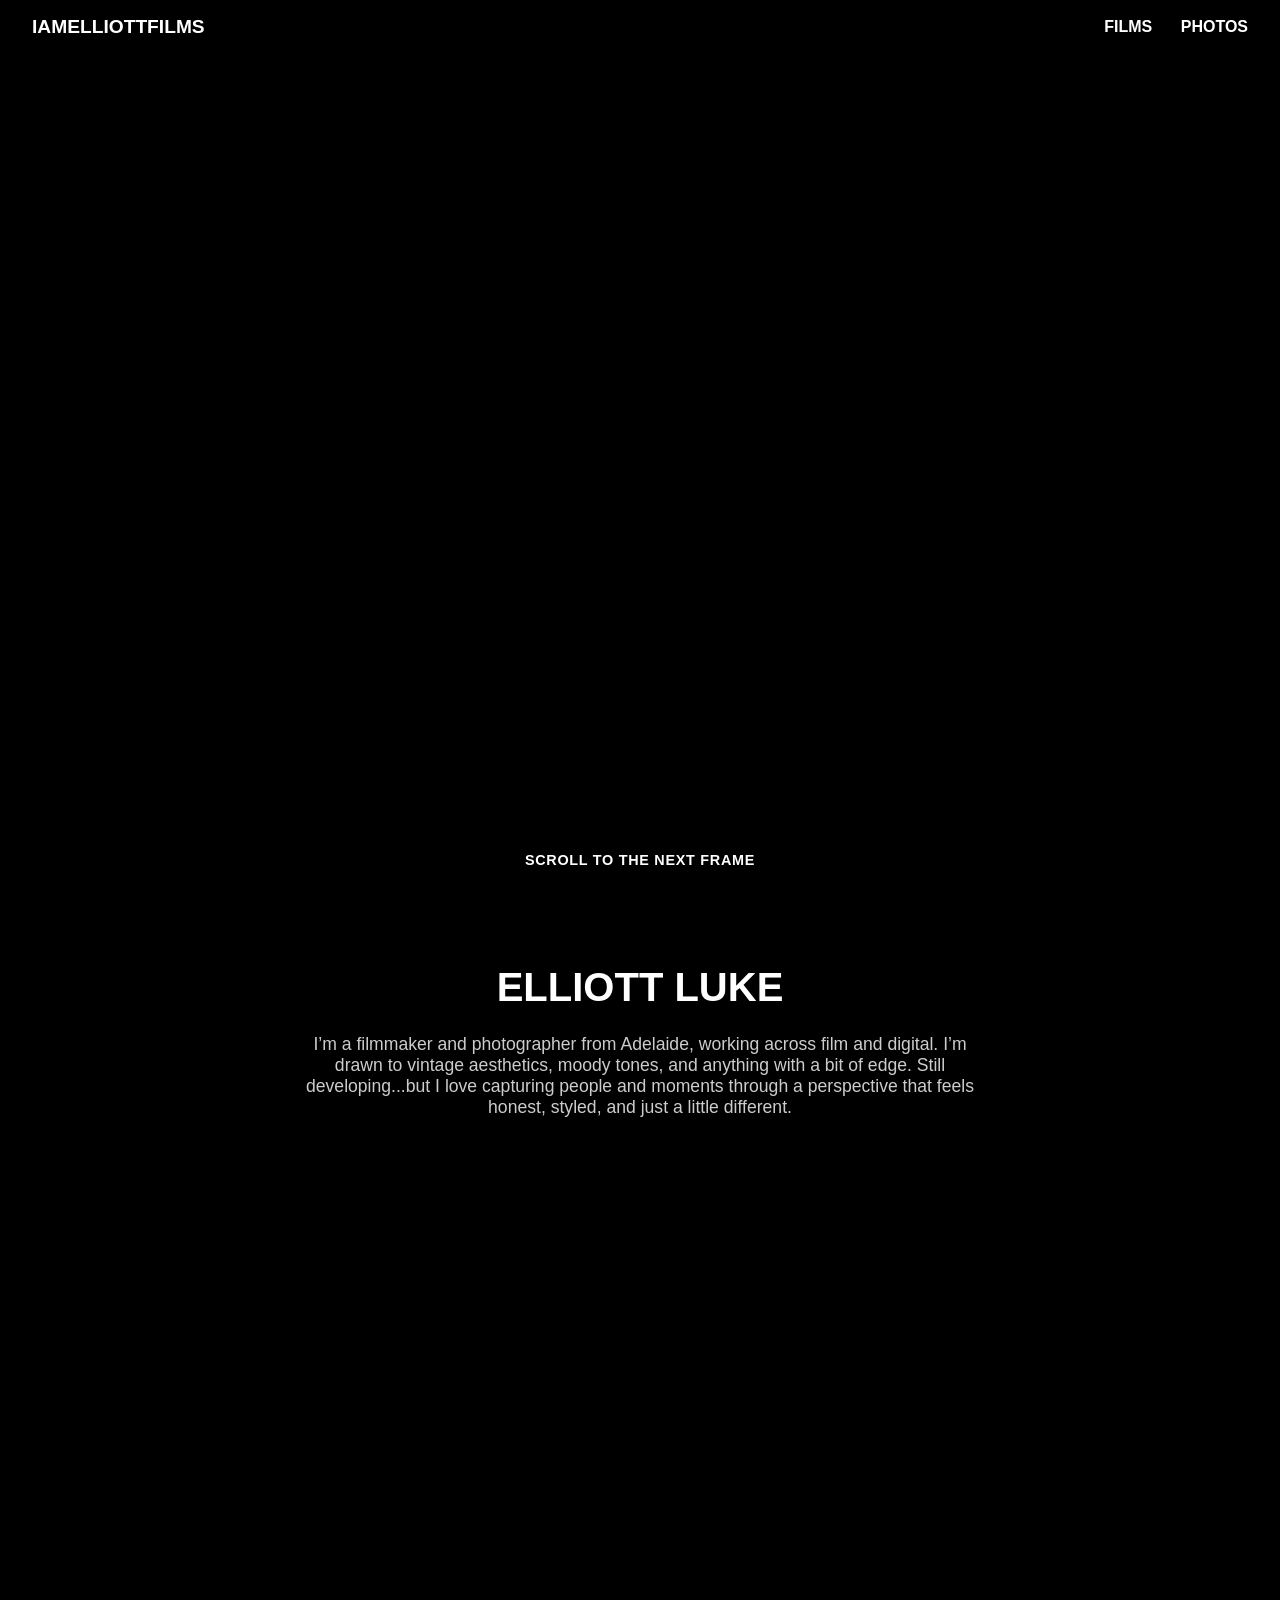
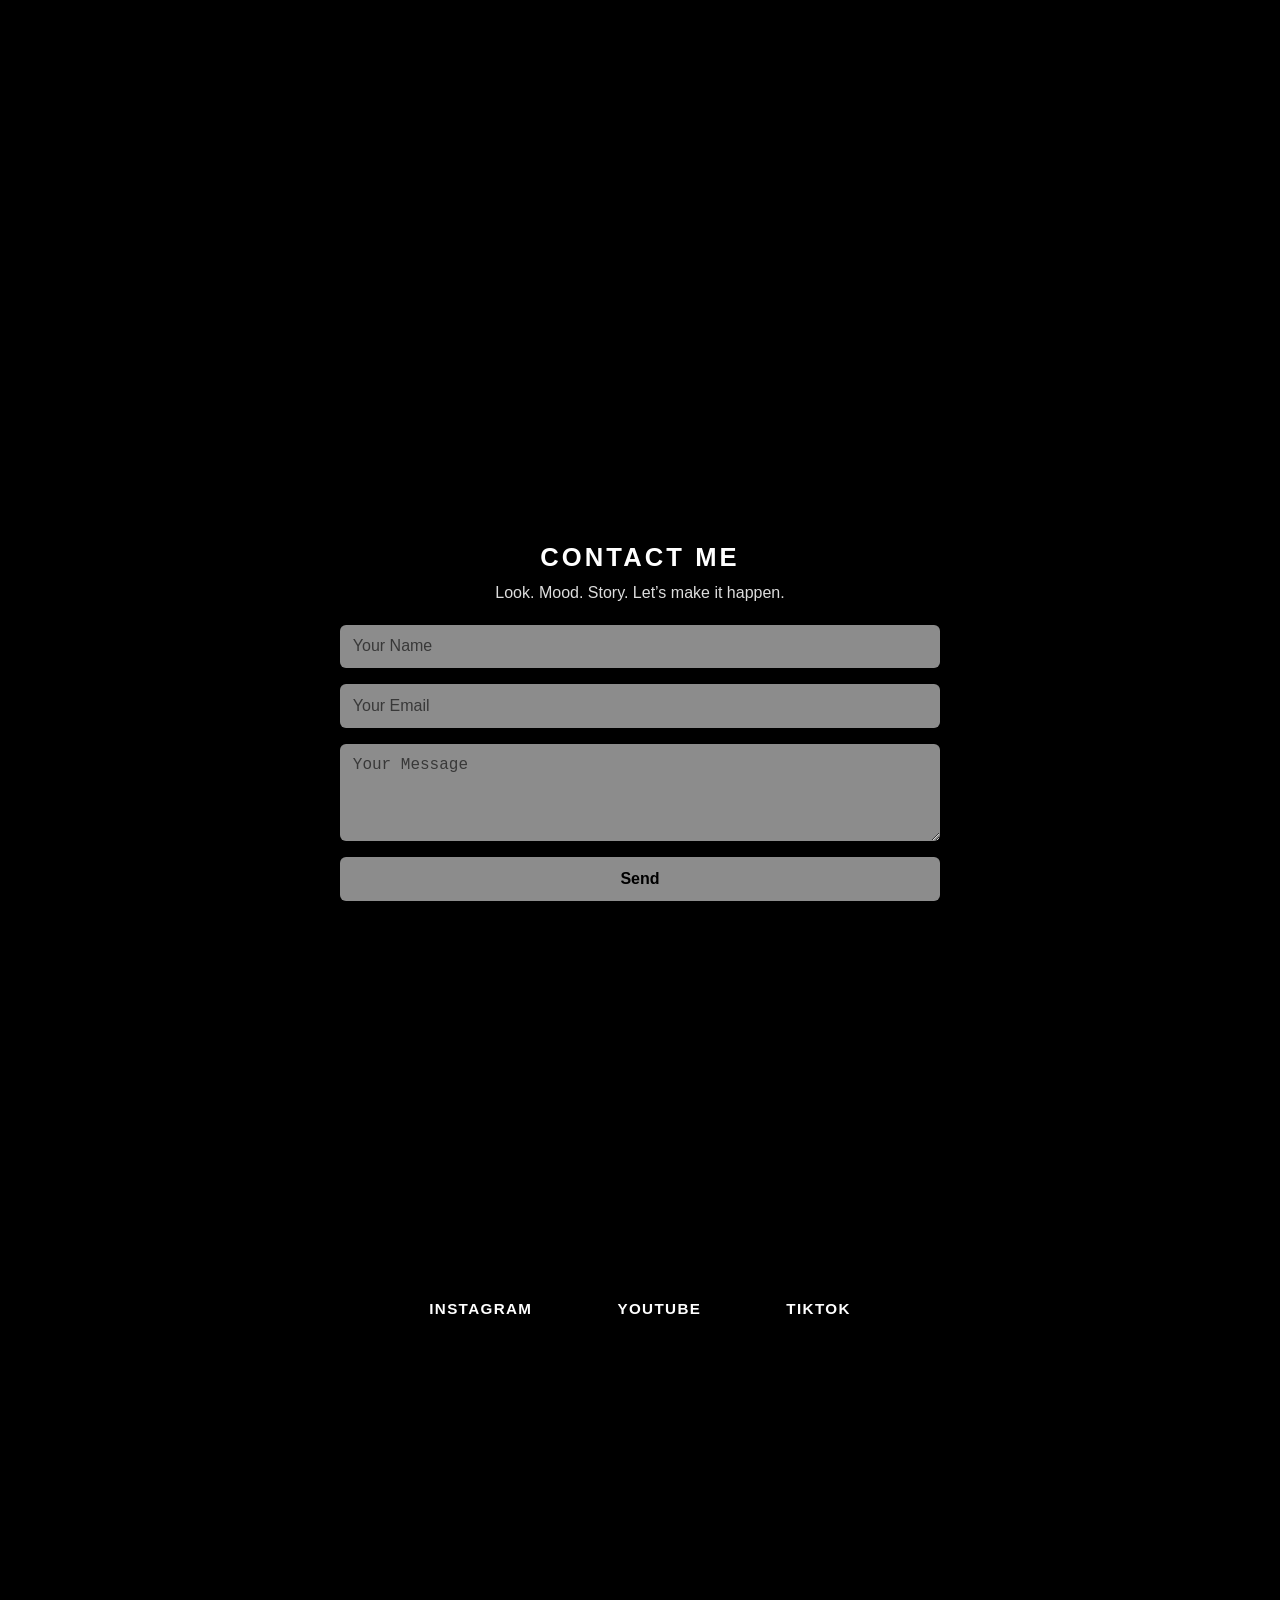
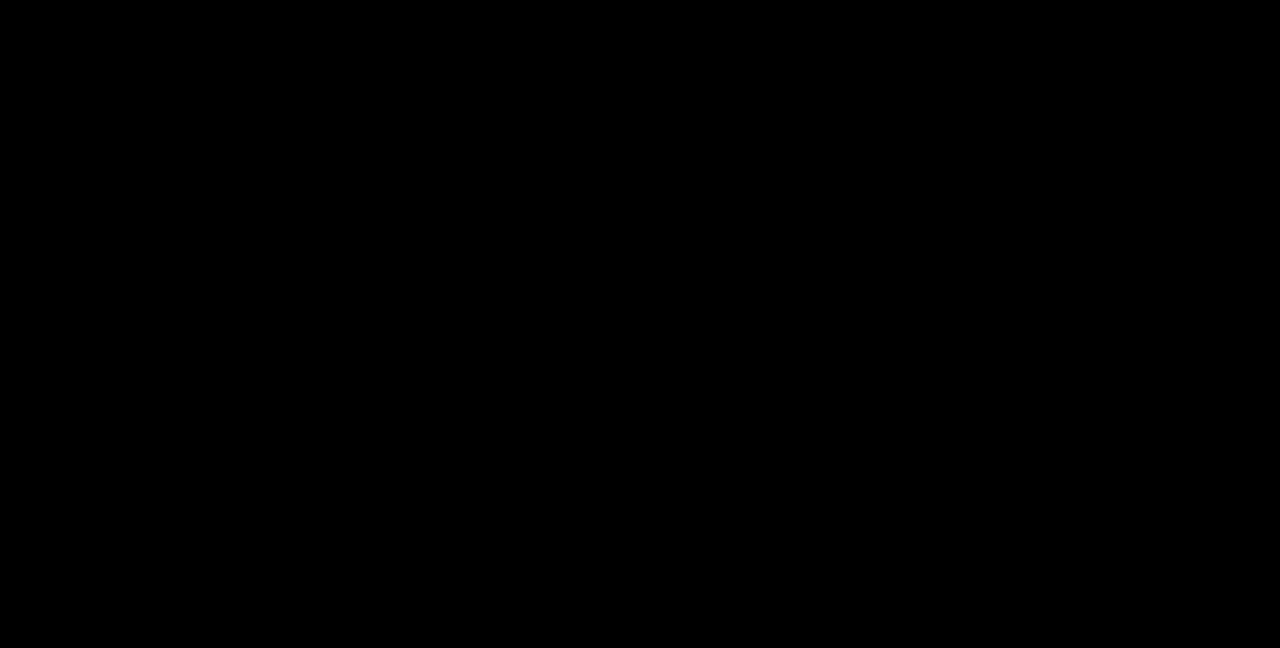
==== index.html @ 8688b65e "Update index.html TEST New Scroll 2.0" ====
<!DOCTYPE html>
<html lang="en">
<head>
  <meta charset="UTF-8" />
  <meta name="viewport" content="width=device-width, initial-scale=1.0"/>
  <title>IAMELLIOTTFILMS</title>
  <link rel="stylesheet" href="shared.css" />
</head>
<body>

<div class="scroll-hint">Scroll to the next frame</div>

<video id="background-video" autoplay muted loop playsinline preload="auto">
  <source src="INDEX_BACKGROUND.mp4" type="video/mp4" />
</video>

<header>
  <h1><a href="index.html">IAMELLIOTTFILMS</a></h1>
  <nav class="nav-links">
    <a href="films.html">FILMS</a>
    <a href="iam_issue.html">PHOTOS</a>
  </nav>
</header>

<div style="height: 100vh;"></div>

<section class="section index-about">
  <h2 class="title">ELLIOTT LUKE</h2>
  <p class="description">
    I’m a filmmaker and photographer from Adelaide, working across film and digital.
    I’m drawn to vintage aesthetics, moody tones, and anything with a bit of edge.
    Still developing...but I love capturing people and moments through a perspective
    that feels honest, styled, and just a little different.
  </p>
</section>

<section class="hire-me">
  <div class="hire-me-card">
    <h2>CONTACT ME</h2>
    <p>Look. Mood. Story. Let’s make it happen.</p>

    <form action="https://formspree.io/f/xqapyzld" method="POST">
      <input type="text" name="name" placeholder="Your Name" required/>
      <input type="email" name="email" placeholder="Your Email" required/>
      <textarea name="message" placeholder="Your Message" rows="4" required></textarea>
      <button type="submit">Send</button>
    </form>
  </div>
</section>

<div class="global-social">
  <a href="https://instagram.com/iamelliottfilms" target="_blank">INSTAGRAM</a>
  <a href="https://youtube.com/@iamelliottfilms" target="_blank">YOUTUBE</a>
  <a href="https://tiktok.com/@iamelliottfilms" target="_blank">TIKTOK</a>
</div>

<!-- ================= MAGNETIC SCROLL SYSTEM ================= -->
<script>
document.addEventListener("DOMContentLoaded", () => {

  /* Fade-in */
  const fadeSections = document.querySelectorAll("section, .hire-me, .global-social");
  const observer = new IntersectionObserver((entries) => {
    entries.forEach(entry => { if (entry.isIntersecting) entry.target.classList.add("visible"); });
  }, { threshold: 0.3 });
  fadeSections.forEach(sec => observer.observe(sec));

  /* Vertical magnetic scroll */
  const snapSections = document.querySelectorAll(".section, .hire-me, .global-social");
  let scrolling = false;

  function magneticScroll() {
    if (scrolling) return;
    scrolling = true;

    let nearest = null;
    let nearestDist = Infinity;

    snapSections.forEach(sec => {
      const rect = sec.getBoundingClientRect();
      const dist = Math.abs(rect.top);
      if (dist < nearestDist) { nearestDist = dist; nearest = sec; }
    });

    if (nearest) nearest.scrollIntoView({ behavior: "smooth", block: "start" });

    setTimeout(() => scrolling = false, 600);
  }

  let scrollTimeout;
  window.addEventListener("scroll", () => {
    clearTimeout(scrollTimeout);
    scrollTimeout = setTimeout(magneticScroll, 120);
  });

  window.addEventListener("touchend", () => {
    setTimeout(magneticScroll, 120);
  });

});
</script>

</body>
</html>
---- shared.css ----
/* ---------- BASE ---------- */
html, body {
  margin: 0;
  padding: 0;
  font-family: "Helvetica Neue", sans-serif;
  background: black;
  color: white;
  overflow-x: hidden;
  scroll-behavior: smooth;
}

/* ---------- BACKGROUND VIDEO ---------- */
#background-video {
  position: fixed;
  top: 0;
  left: 0;
  width: 100vw;
  height: 100vh;
  object-fit: cover;
  z-index: 0;
}

/* ---------- HEADER ---------- */
header {
  position: fixed;
  top: 0;
  left: 0;
  right: 0;
  display: flex;
  justify-content: space-between;
  align-items: center;
  padding: 1rem 2rem;
  background: rgba(0, 0, 0, 0.7);
  z-index: 100;
}

header h1 {
  margin: 0;
  font-size: 1.2rem;
  text-transform: uppercase;
}

header h1 a,
.nav-links a {
  color: white;
  text-decoration: none;
  font-weight: bold;
  text-transform: uppercase;
}

.nav-links a {
  margin-left: 1.5rem;
}

/* ---------- SECTIONS ---------- */
.section {
  padding: 6rem 2rem 3rem;
  text-align: center;
  min-height: 100vh;   /* required for magnetic snapping */
}

/* first section spacing fix */
.section:first-of-type {
  padding-top: 3.5rem;
}

.title {
  font-size: 2.5rem;
  font-weight: bold;
  margin-bottom: 1.5rem;
  text-transform: uppercase;
}

.description {
  max-width: 700px;
  margin: 0 auto;
  font-size: 1.1rem;
  color: #ccc;
  margin-bottom: 2.5rem;
}

.section .carousel-container {
  margin-top: 0.5rem;
}

/* ---------- CONTACT FORM SECTION ---------- */
.hire-me {
  text-align: center;
  padding: 2.5rem 1.5rem 6rem;
  display: flex;
  justify-content: center;
  align-items: center;
  min-height: 100vh;  /* for magnetic snap */
}

.hire-me-card {
  background: none !important;
  padding: 0 !important;
  box-shadow: none !important;
  backdrop-filter: none !important;
  max-width: 620px;
  width: 100%;
  margin: 0 auto;
}

.hire-me-card h2 {
  margin-top: 0;
  margin-bottom: 0.75rem;
  font-size: 1.6rem;
  letter-spacing: 0.12em;
}

.hire-me-card p {
  margin-top: 0;
  margin-bottom: 1.4rem;
  font-size: 1rem;
  color: #ddd;
}

/* ---------- FORM ---------- */
form {
  display: flex;
  flex-direction: column;
  gap: 1rem;
  max-width: 600px;
  margin: auto;
}

input,
textarea,
button {
  padding: 0.8rem;
  border-radius: 6px;
  font-size: 1rem;
  border: none;
  background: rgba(255, 255, 255, 0.55) !important;
  color: black !important;
}

input::placeholder,
textarea::placeholder {
  color: rgba(0, 0, 0, 0.6);
}

button {
  font-weight: bold;
  cursor: pointer;
}

/* ---------- CAROUSELS ---------- */
.carousel-container {
  width: 100vw;
  margin-left: 50%;
  transform: translateX(-50%);
  padding: 0;
  overflow-x: auto;
  overflow-y: hidden;
  -webkit-overflow-scrolling: touch;
}

.carousel-track {
  width: 100vw;
  display: flex;
  gap: 1rem;
  padding: 0;
  margin: 0;
}

.carousel-item {
  flex: 0 0 auto;
  height: 50vh;
}

.carousel-item img,
.carousel-item video {
  height: 100%;
  width: auto;
  max-width: 100%;
  border-radius: 0;
  display: block;
  object-fit: contain;
}

/* ---------- SCROLL HINT ---------- */
.scroll-hint {
  position: absolute;
  bottom: 2rem;
  left: 50%;
  transform: translateX(-50%);
  font-size: 0.9rem;
  font-weight: bold;
  text-transform: uppercase;
  letter-spacing: 0.05em;
  color: white;
  opacity: 1;
  transition: opacity 0.5s ease;
  z-index: 150;
  width: 100%;
  text-align: center;
}

.scrolled .scroll-hint {
  opacity: 0;
  pointer-events: none;
}

/* ---------- FADE-IN ANIMATION ---------- */
section,
.hire-me {
  opacity: 0;
  transform: translateY(25px);
  transition: opacity 1.1s ease-out, transform 1.1s ease-out;
}

section.visible,
.hire-me.visible,
.global-social.visible {
  opacity: 1;
  transform: translateY(0);
}

/* ---------- FOOTER SOCIAL ---------- */
.global-social {
  opacity: 0;
  transform: translateY(20px);
  transition: opacity 1s ease-out, transform 1s ease-out;
  text-align: center;
  margin: 2rem 0 3rem;
  font-size: 0.85rem;
  font-weight: 800;
  letter-spacing: 0.1em;
  text-transform: uppercase;
  min-height: 100vh; /* for final section snap */
}

.global-social a {
  color: white;
  text-decoration: none;
  font-weight: 900;
  margin: 0 1.2rem;
}

.global-social.visible {
  opacity: 1;
  transform: translateY(0);
}

/* desktop footer spacing */
@media (min-width: 900px) {
  .global-social a {
    margin: 0 2.5rem;
    font-size: 0.95rem;
  }
}

/* ---------- INLINE LINKS ---------- */
.section a {
  color: white !important;
  text-decoration: none !important;
  font-weight: 800;
  text-transform: uppercase;
  display: block;
  margin-top: 2rem !important;
  margin-bottom: 1rem !important;
  text-align: center !important;
  letter-spacing: 0.05em;
}

/* ---------- ELLIOTT SECTION SPACING ---------- */
.index-about {
  padding-top: 2rem !important;
  padding-bottom: 0rem !important;
  min-height: 100vh !important;
}
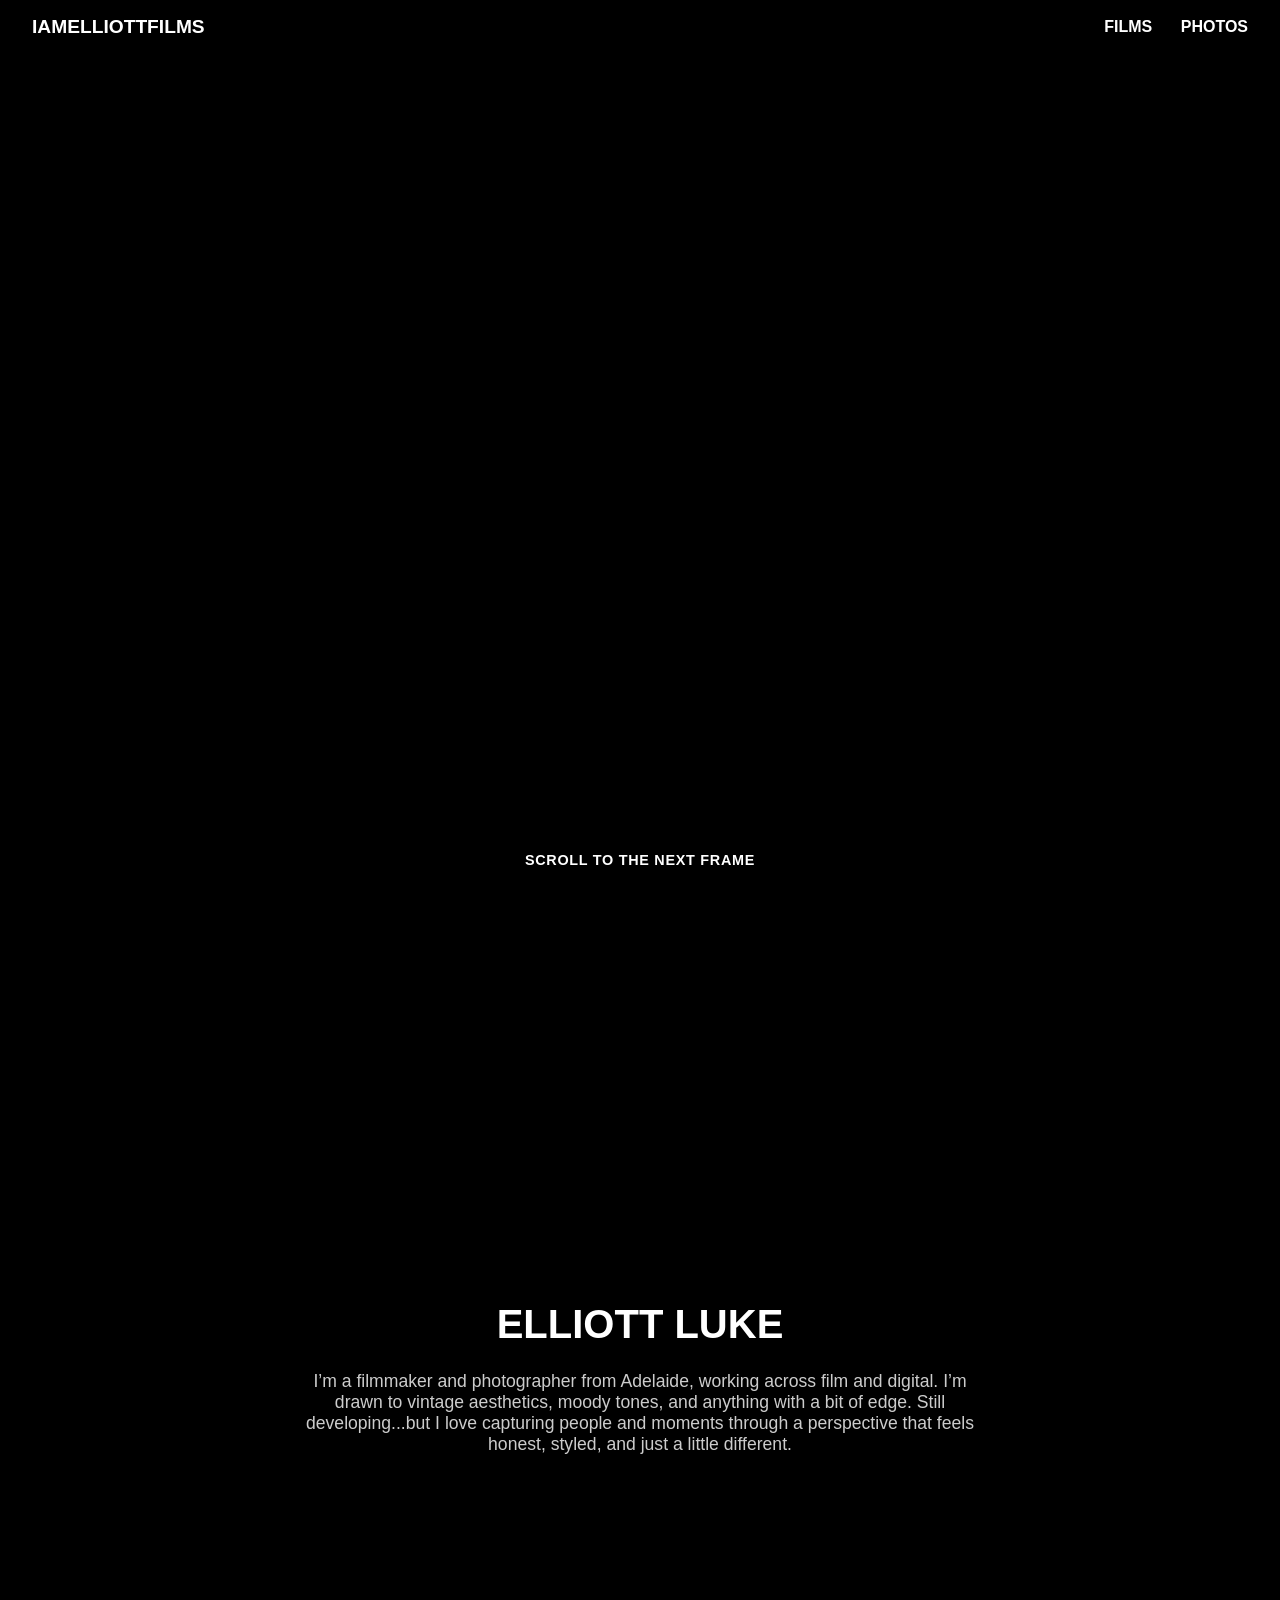
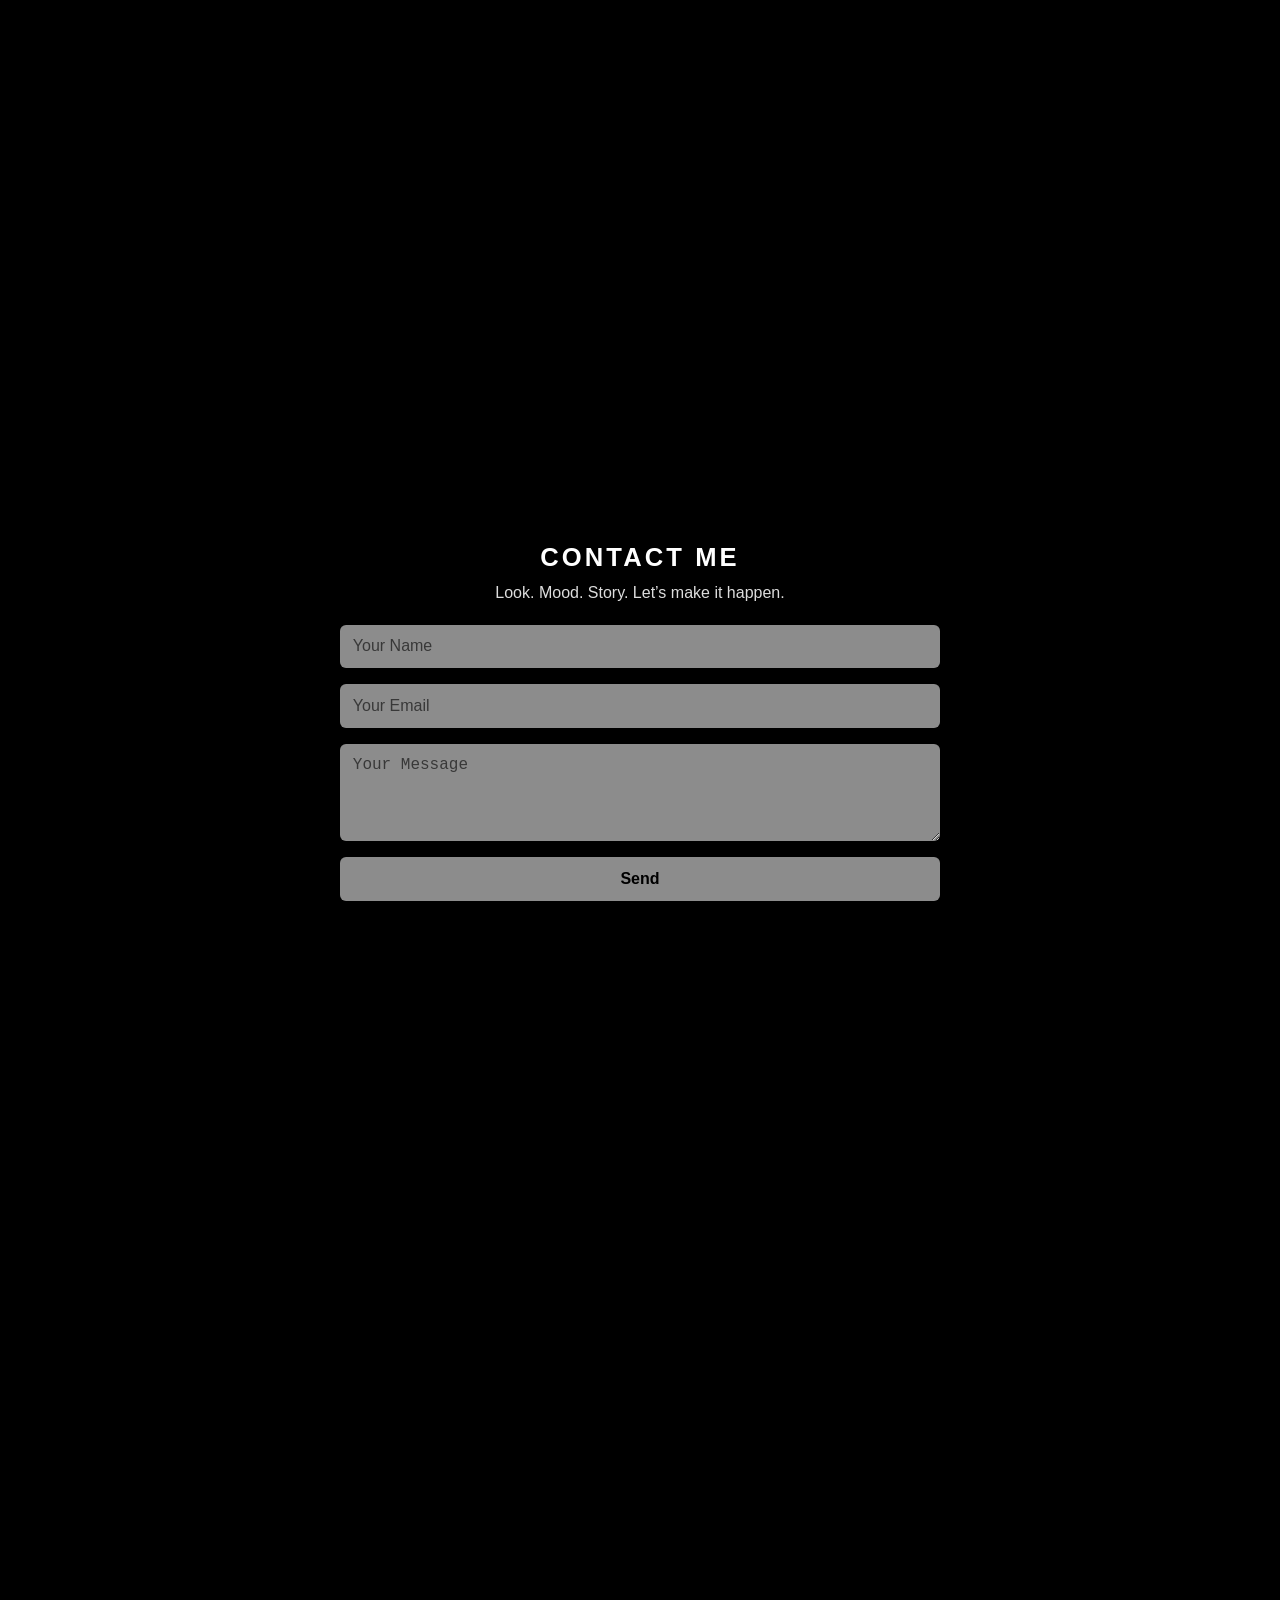
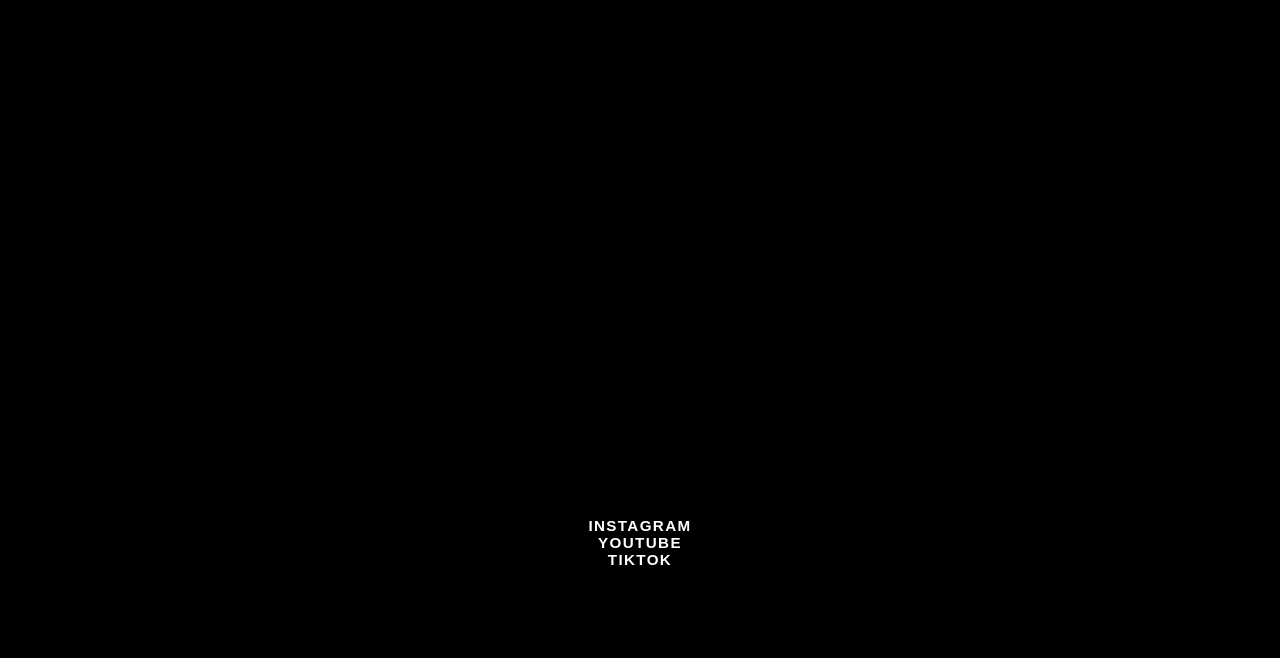
==== commit 2e2c9379: "Update index.html TEST Scroll Fix BUG FIX 2.0" ====
--- a/index.html
+++ b/index.html
@@ -22,6 +22,7 @@
   </nav>
 </header>
 
+<!-- Blank intro section for video -->
 <div style="height: 100vh;"></div>
 
 <section class="section index-about">
@@ -54,18 +55,20 @@
   <a href="https://tiktok.com/@iamelliottfilms" target="_blank">TIKTOK</a>
 </div>
 
-<!-- ================= MAGNETIC SCROLL SYSTEM ================= -->
+<!-- ================= MAGNETIC SCROLL ================= -->
 <script>
 document.addEventListener("DOMContentLoaded", () => {
 
-  /* Fade-in */
+  /* Fade-in animation */
   const fadeSections = document.querySelectorAll("section, .hire-me, .global-social");
   const observer = new IntersectionObserver((entries) => {
-    entries.forEach(entry => { if (entry.isIntersecting) entry.target.classList.add("visible"); });
+    entries.forEach(entry => {
+      if (entry.isIntersecting) entry.target.classList.add("visible");
+    });
   }, { threshold: 0.3 });
   fadeSections.forEach(sec => observer.observe(sec));
 
-  /* Vertical magnetic scroll */
+  /* Vertical magnetic snapping */
   const snapSections = document.querySelectorAll(".section, .hire-me, .global-social");
   let scrolling = false;
 
@@ -79,10 +82,15 @@
     snapSections.forEach(sec => {
       const rect = sec.getBoundingClientRect();
       const dist = Math.abs(rect.top);
-      if (dist < nearestDist) { nearestDist = dist; nearest = sec; }
+      if (dist < nearestDist) {
+        nearestDist = dist;
+        nearest = sec;
+      }
     });
 
-    if (nearest) nearest.scrollIntoView({ behavior: "smooth", block: "start" });
+    if (nearest) {
+      nearest.scrollIntoView({ behavior: "smooth", block: "start" });
+    }
 
     setTimeout(() => scrolling = false, 600);
   }
--- a/shared.css
+++ b/shared.css
@@ -57,6 +57,9 @@
   padding: 6rem 2rem 3rem;
   text-align: center;
   min-height: 100vh;   /* required for magnetic snapping */
+  display: flex;
+  flex-direction: column;
+  justify-content: center; /* vertically centre content */
 }
 
 /* first section spacing fix */
@@ -88,9 +91,9 @@
   text-align: center;
   padding: 2.5rem 1.5rem 6rem;
   display: flex;
-  justify-content: center;
+  justify-content: center;   /* vertical centre contact card */
   align-items: center;
-  min-height: 100vh;  /* for magnetic snap */
+  min-height: 100vh;         /* for magnetic snap */
 }
 
 .hire-me-card {
@@ -225,12 +228,17 @@
   transform: translateY(20px);
   transition: opacity 1s ease-out, transform 1s ease-out;
   text-align: center;
-  margin: 2rem 0 3rem;
   font-size: 0.85rem;
   font-weight: 800;
   letter-spacing: 0.1em;
   text-transform: uppercase;
-  min-height: 100vh; /* for final section snap */
+  min-height: 100vh;          /* snap target */
+  display: flex;
+  flex-direction: column;
+  justify-content: flex-end;  /* push links toward bottom */
+  align-items: center;
+  padding-bottom: 10vh;       /* bottom quarter-ish */
+  margin: 0;
 }
 
 .global-social a {
@@ -272,3 +280,19 @@
   padding-bottom: 0rem !important;
   min-height: 100vh !important;
 }
+
+/* ---------- SMALL PHONE FIXES ---------- */
+@media (max-width: 400px) {
+  header {
+    padding: 0.5rem 0.6rem;
+  }
+  header h1 a {
+    font-size: 0.95rem;
+  }
+  .nav-links {
+    gap: 0.6rem;
+  }
+  .nav-links a {
+    font-size: 0.95rem;
+  }
+}
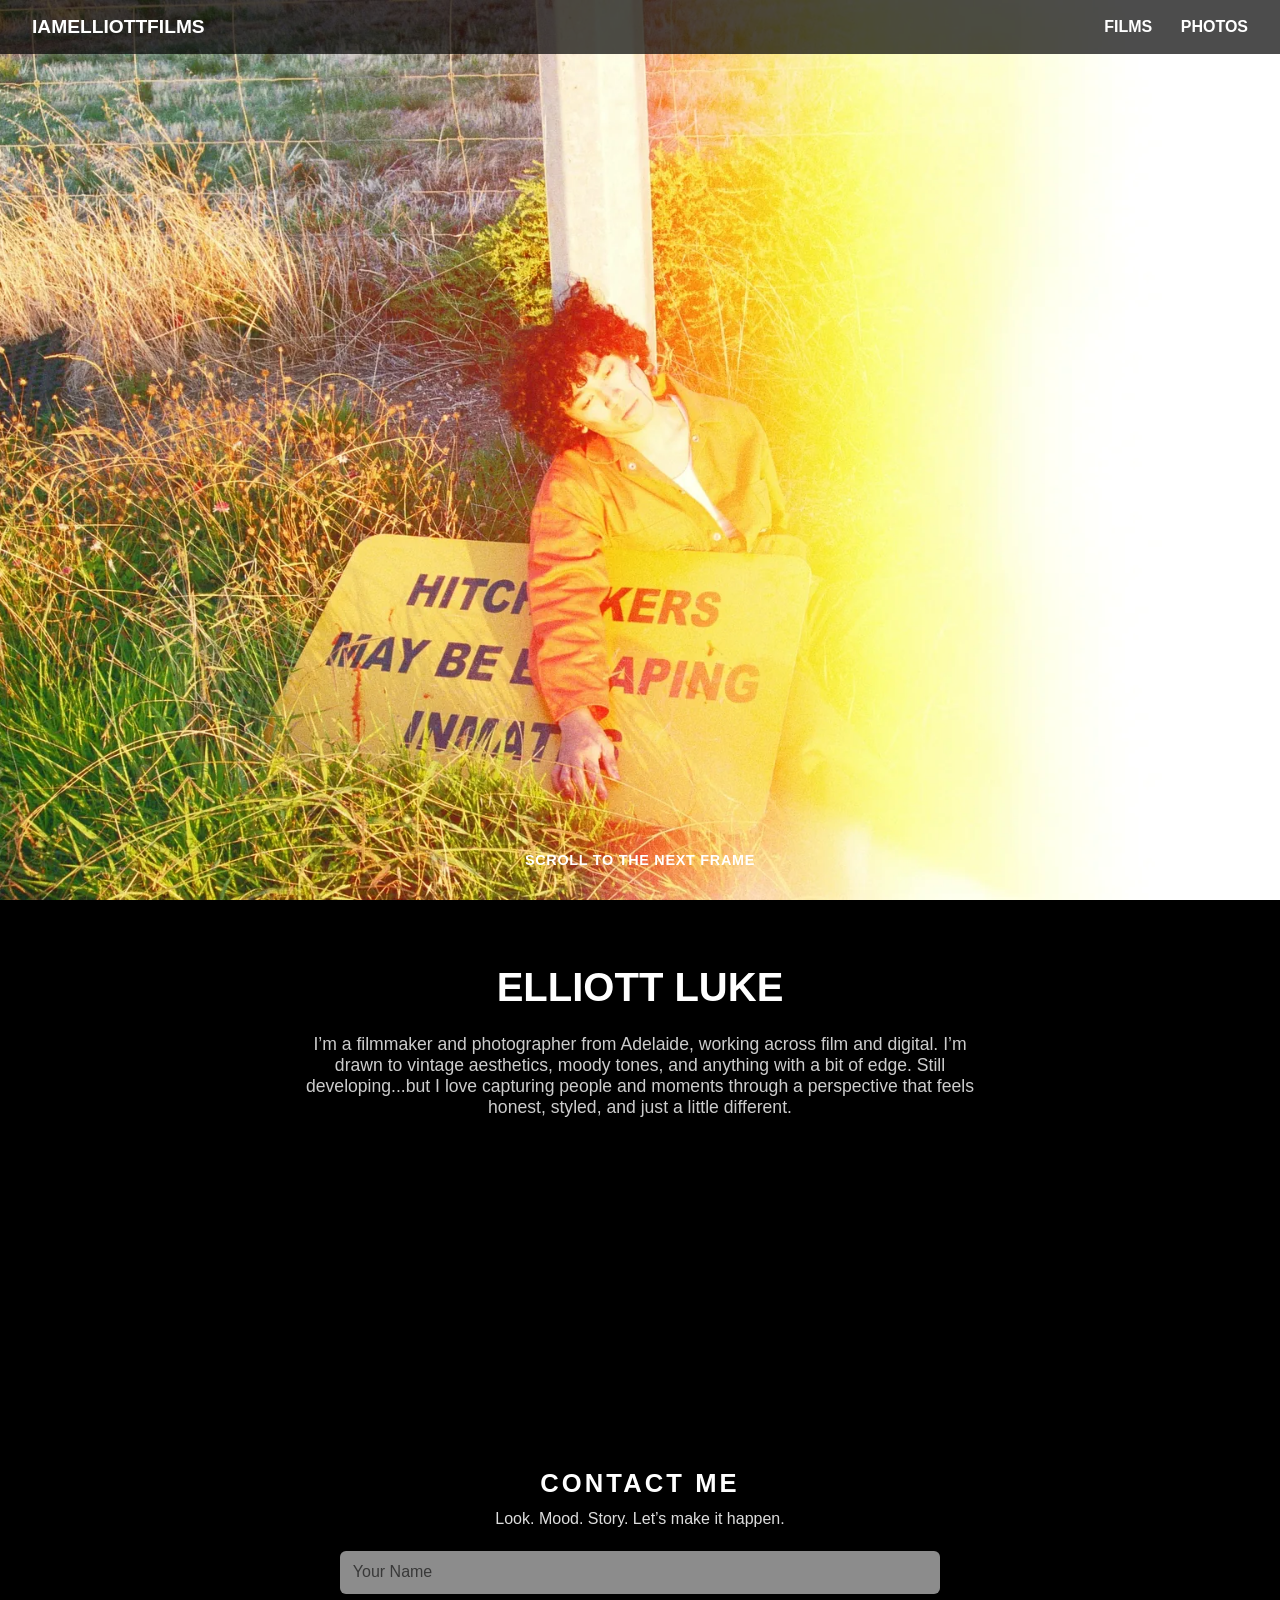
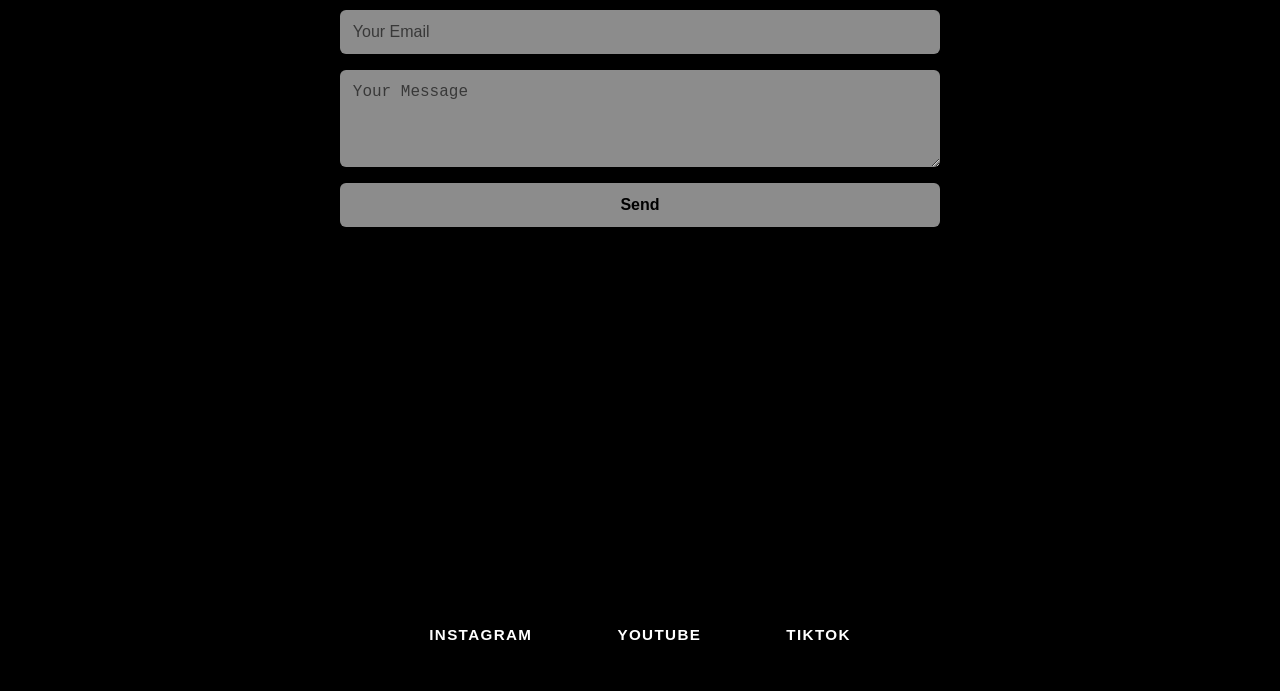
==== commit d3c68f63: "Add files via upload REVERT TO SAVE STATE" ====
--- a/index.html
+++ b/index.html
@@ -7,106 +7,71 @@
   <link rel="stylesheet" href="shared.css" />
 </head>
 <body>
+ <div class="scroll-hint">Scroll to the next frame</div>
 
-<div class="scroll-hint">Scroll to the next frame</div>
+  <video id="background-video" autoplay muted loop playsinline preload="auto" poster="fallback.jpg">
+    <source src="INDEX_BACKGROUND.mp4" type="video/mp4" />
+  </video>
 
-<video id="background-video" autoplay muted loop playsinline preload="auto">
-  <source src="INDEX_BACKGROUND.mp4" type="video/mp4" />
-</video>
 
-<header>
-  <h1><a href="index.html">IAMELLIOTTFILMS</a></h1>
-  <nav class="nav-links">
-    <a href="films.html">FILMS</a>
-    <a href="iam_issue.html">PHOTOS</a>
-  </nav>
-</header>
+  <header>
+    <h1><a href="index.html">IAMELLIOTTFILMS</a></h1>
+    <nav class="nav-links">
+      <a href="films.html">FILMS</a>
+      <a href="iam_issue.html">PHOTOS</a>
+    </nav>
+  </header>
 
-<!-- Blank intro section for video -->
-<div style="height: 100vh;"></div>
+  <div style="height: 100vh;"></div>
 
-<section class="section index-about">
-  <h2 class="title">ELLIOTT LUKE</h2>
-  <p class="description">
-    I’m a filmmaker and photographer from Adelaide, working across film and digital.
-    I’m drawn to vintage aesthetics, moody tones, and anything with a bit of edge.
-    Still developing...but I love capturing people and moments through a perspective
-    that feels honest, styled, and just a little different.
-  </p>
-</section>
+  <section class="section index-about">
+    <h2 class="title">ELLIOTT LUKE</h2>
+    <p class="description">I’m a filmmaker and photographer from Adelaide, working across film and digital. I’m drawn to vintage aesthetics, moody tones, and anything with a bit of edge. Still developing...but I love capturing people and moments through a perspective that feels honest, styled, and just a little different.</p>
+  </section>
 
-<section class="hire-me">
+  <section class="hire-me">
   <div class="hire-me-card">
     <h2>CONTACT ME</h2>
     <p>Look. Mood. Story. Let’s make it happen.</p>
 
     <form action="https://formspree.io/f/xqapyzld" method="POST">
-      <input type="text" name="name" placeholder="Your Name" required/>
-      <input type="email" name="email" placeholder="Your Email" required/>
+      <input type="text" name="name" placeholder="Your Name" required />
+      <input type="email" name="email" placeholder="Your Email" required />
       <textarea name="message" placeholder="Your Message" rows="4" required></textarea>
       <button type="submit">Send</button>
     </form>
   </div>
-</section>
+  </section>
 
-<div class="global-social">
-  <a href="https://instagram.com/iamelliottfilms" target="_blank">INSTAGRAM</a>
-  <a href="https://youtube.com/@iamelliottfilms" target="_blank">YOUTUBE</a>
-  <a href="https://tiktok.com/@iamelliottfilms" target="_blank">TIKTOK</a>
-</div>
+  <div class="global-social">
+    <a href="https://instagram.com/iamelliottfilms" target="_blank">INSTAGRAM</a>
+    <a href="https://youtube.com/@iamelliottfilms" target="_blank">YOUTUBE</a>
+    <a href="https://tiktok.com/@iamelliottfilms" target="_blank">TIKTOK</a>
+  </div>
 
-<!-- ================= MAGNETIC SCROLL ================= -->
-<script>
-document.addEventListener("DOMContentLoaded", () => {
 
-  /* Fade-in animation */
-  const fadeSections = document.querySelectorAll("section, .hire-me, .global-social");
-  const observer = new IntersectionObserver((entries) => {
-    entries.forEach(entry => {
-      if (entry.isIntersecting) entry.target.classList.add("visible");
-    });
-  }, { threshold: 0.3 });
-  fadeSections.forEach(sec => observer.observe(sec));
+  <script>
+  document.addEventListener('DOMContentLoaded', function () {
+    // Scroll hint toggling
+    function handleScroll() {
+      document.body.classList.toggle('scrolled', window.scrollY > 10);
+    }
+    window.addEventListener('scroll', handleScroll);
+    handleScroll();
 
-  /* Vertical magnetic snapping */
-  const snapSections = document.querySelectorAll(".section, .hire-me, .global-social");
-  let scrolling = false;
+    // Directional fade for sections
+    const sections = document.querySelectorAll('section, .hire-me, .global-social');
+    const observer = new IntersectionObserver((entries) => {
+      entries.forEach(entry => {
+        if (entry.isIntersecting) {
+          entry.target.classList.add('visible');
+        }
+      });
+    }, { threshold: 0.3 });
 
-  function magneticScroll() {
-    if (scrolling) return;
-    scrolling = true;
-
-    let nearest = null;
-    let nearestDist = Infinity;
-
-    snapSections.forEach(sec => {
-      const rect = sec.getBoundingClientRect();
-      const dist = Math.abs(rect.top);
-      if (dist < nearestDist) {
-        nearestDist = dist;
-        nearest = sec;
-      }
-    });
-
-    if (nearest) {
-      nearest.scrollIntoView({ behavior: "smooth", block: "start" });
-    }
-
-    setTimeout(() => scrolling = false, 600);
-  }
-
-  let scrollTimeout;
-  window.addEventListener("scroll", () => {
-    clearTimeout(scrollTimeout);
-    scrollTimeout = setTimeout(magneticScroll, 120);
+    sections.forEach(sec => observer.observe(sec));
   });
-
-  window.addEventListener("touchend", () => {
-    setTimeout(magneticScroll, 120);
-  });
-
-});
-</script>
+  </script>
 
 </body>
 </html>
--- a/shared.css
+++ b/shared.css
@@ -9,7 +9,7 @@
   scroll-behavior: smooth;
 }
 
-/* ---------- BACKGROUND VIDEO ---------- */
+/* ---------- BACKGROUND VIDEO + GRAIN ---------- */
 #background-video {
   position: fixed;
   top: 0;
@@ -17,7 +17,7 @@
   width: 100vw;
   height: 100vh;
   object-fit: cover;
-  z-index: 0;
+  z-index: 0; /* video visible */
 }
 
 /* ---------- HEADER ---------- */
@@ -40,8 +40,7 @@
   text-transform: uppercase;
 }
 
-header h1 a,
-.nav-links a {
+header h1 a, .nav-links a {
   color: white;
   text-decoration: none;
   font-weight: bold;
@@ -56,10 +55,6 @@
 .section {
   padding: 6rem 2rem 3rem;
   text-align: center;
-  min-height: 100vh;   /* required for magnetic snapping */
-  display: flex;
-  flex-direction: column;
-  justify-content: center; /* vertically centre content */
 }
 
 /* first section spacing fix */
@@ -79,6 +74,10 @@
   margin: 0 auto;
   font-size: 1.1rem;
   color: #ccc;
+}
+
+/* breathing room before ALL carousels */
+.section .description {
   margin-bottom: 2.5rem;
 }
 
@@ -91,13 +90,12 @@
   text-align: center;
   padding: 2.5rem 1.5rem 6rem;
   display: flex;
-  justify-content: center;   /* vertical centre contact card */
+  justify-content: center;
   align-items: center;
-  min-height: 100vh;         /* for magnetic snap */
 }
 
 .hire-me-card {
-  background: none !important;
+  background: none !important;    /* remove black box */
   padding: 0 !important;
   box-shadow: none !important;
   backdrop-filter: none !important;
@@ -129,6 +127,7 @@
   margin: auto;
 }
 
+/* SAME TRANSPARENCY FOR ALL FIELDS */
 input,
 textarea,
 button {
@@ -150,7 +149,7 @@
   cursor: pointer;
 }
 
-/* ---------- CAROUSELS ---------- */
+/* ---------- CAROUSELS (FULL EDGE-TO-EDGE) ---------- */
 .carousel-container {
   width: 100vw;
   margin-left: 50%;
@@ -158,6 +157,7 @@
   padding: 0;
   overflow-x: auto;
   overflow-y: hidden;
+  scroll-snap-type: x mandatory;
   -webkit-overflow-scrolling: touch;
 }
 
@@ -171,6 +171,7 @@
 
 .carousel-item {
   flex: 0 0 auto;
+  scroll-snap-align: center;
   height: 50vh;
 }
 
@@ -207,17 +208,32 @@
   pointer-events: none;
 }
 
+.nav-links { white-space: nowrap; }
+.nav-links a { flex-shrink: 0; }
+
+/* ---------- SCROLL SNAP ---------- */
+html, body {
+  scroll-snap-type: y proximity;
+  scroll-padding-top: 6vh;
+}
+
+body {
+  scroll-snap-stop: always;
+}
+
+.section, .hire-me {
+  scroll-snap-align: start;
+  min-height: 100vh;
+}
+
 /* ---------- FADE-IN ANIMATION ---------- */
-section,
-.hire-me {
+section, .hire-me {
   opacity: 0;
   transform: translateY(25px);
   transition: opacity 1.1s ease-out, transform 1.1s ease-out;
 }
 
-section.visible,
-.hire-me.visible,
-.global-social.visible {
+section.visible, .hire-me.visible {
   opacity: 1;
   transform: translateY(0);
 }
@@ -228,17 +244,11 @@
   transform: translateY(20px);
   transition: opacity 1s ease-out, transform 1s ease-out;
   text-align: center;
+  margin: 2rem 0 3rem;
   font-size: 0.85rem;
   font-weight: 800;
   letter-spacing: 0.1em;
   text-transform: uppercase;
-  min-height: 100vh;          /* snap target */
-  display: flex;
-  flex-direction: column;
-  justify-content: flex-end;  /* push links toward bottom */
-  align-items: center;
-  padding-bottom: 10vh;       /* bottom quarter-ish */
-  margin: 0;
 }
 
 .global-social a {
@@ -261,7 +271,23 @@
   }
 }
 
-/* ---------- INLINE LINKS ---------- */
+/* small phone fixes */
+@media (max-width: 400px) {
+  header {
+    padding: 0.5rem 0.6rem;
+  }
+  header h1 a {
+    font-size: 0.95rem;
+  }
+  .nav-links {
+    gap: 0.6rem;
+  }
+ .nav-links a {
+    font-size: 0.95rem;
+  }
+}
+
+/* Inline links in section (YouTube + Buy Zine) */
 .section a {
   color: white !important;
   text-decoration: none !important;
@@ -274,25 +300,9 @@
   letter-spacing: 0.05em;
 }
 
-/* ---------- ELLIOTT SECTION SPACING ---------- */
+/* Final ABOUT section spacing + FIX min-height issue */
 .index-about {
-  padding-top: 2rem !important;
-  padding-bottom: 0rem !important;
-  min-height: 100vh !important;
-}
-
-/* ---------- SMALL PHONE FIXES ---------- */
-@media (max-width: 400px) {
-  header {
-    padding: 0.5rem 0.6rem;
-  }
-  header h1 a {
-    font-size: 0.95rem;
-  }
-  .nav-links {
-    gap: 0.6rem;
-  }
-  .nav-links a {
-    font-size: 0.95rem;
-  }
-}
+  padding-top: 2rem !important;      /* tighten space ABOVE */
+  padding-bottom: 0rem !important;   /* tighten space BELOW */
+  min-height: auto !important;       /* remove forced 100vh */
+}
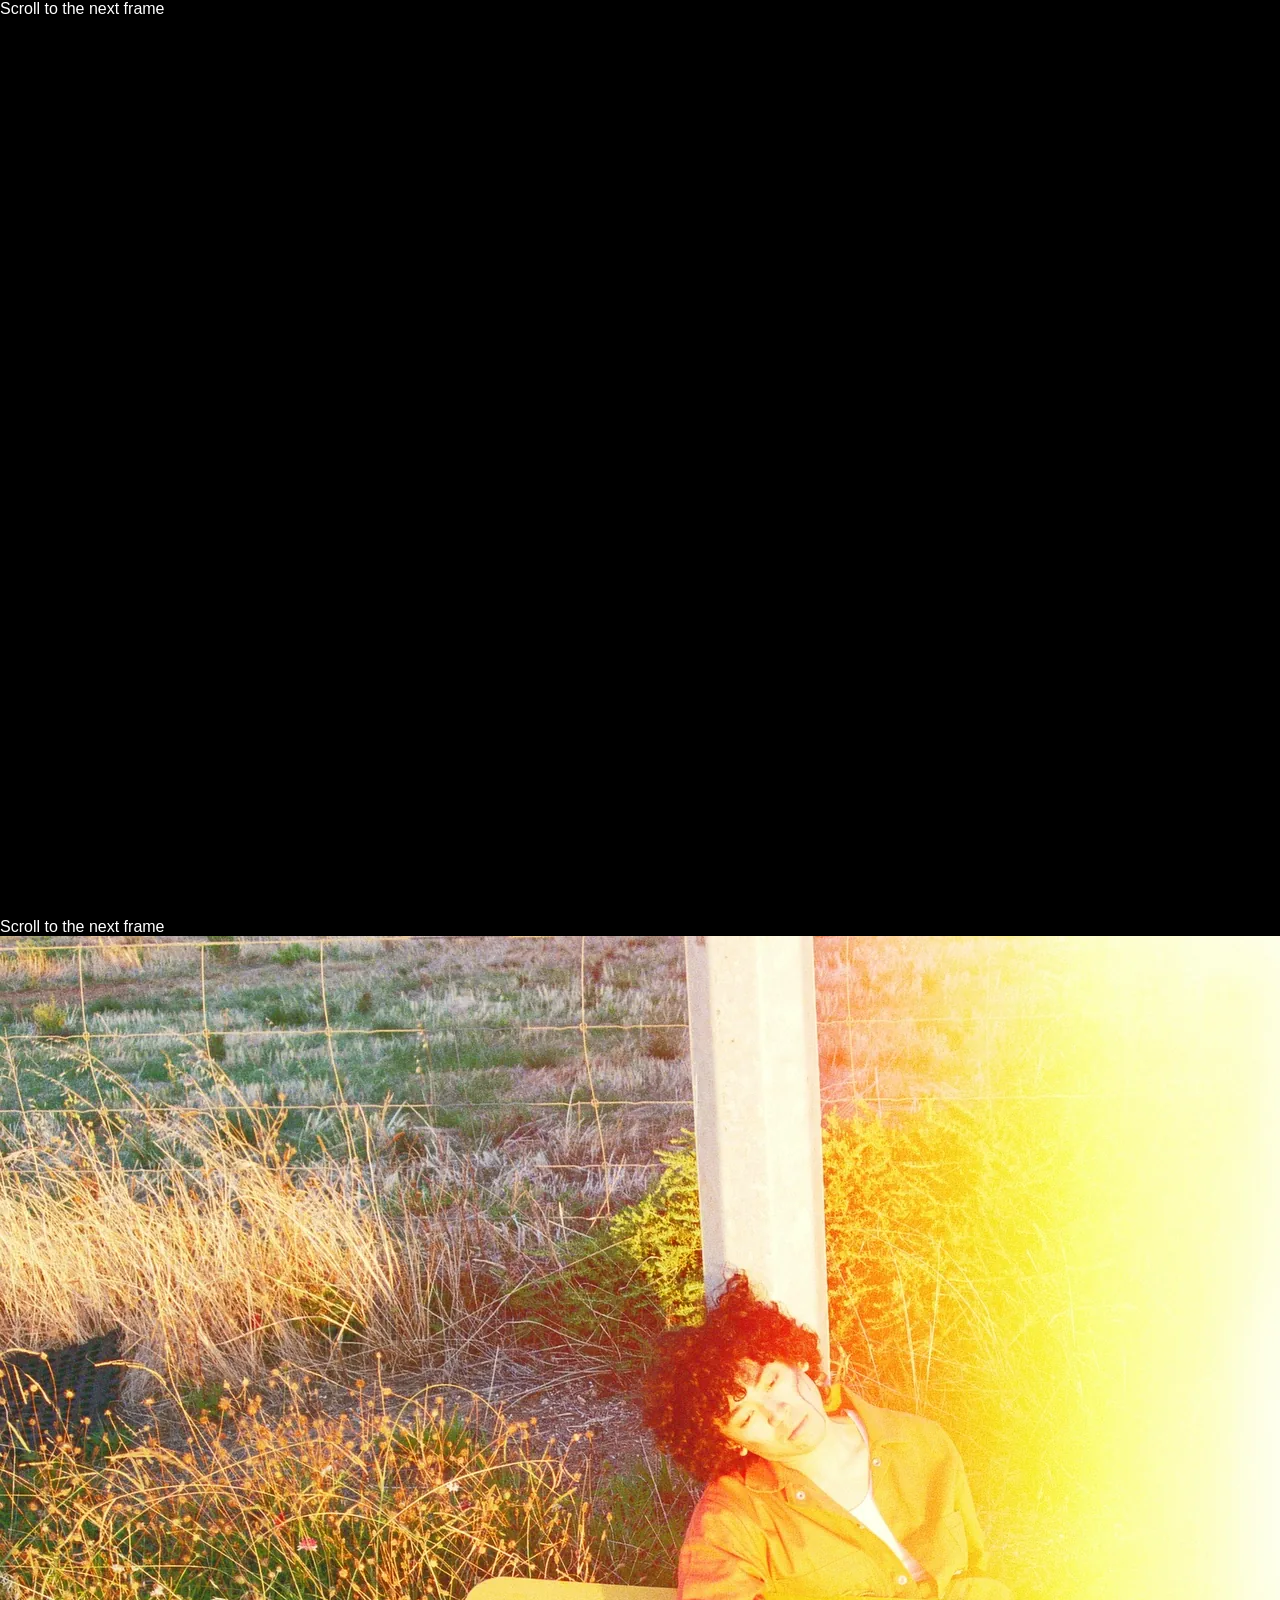
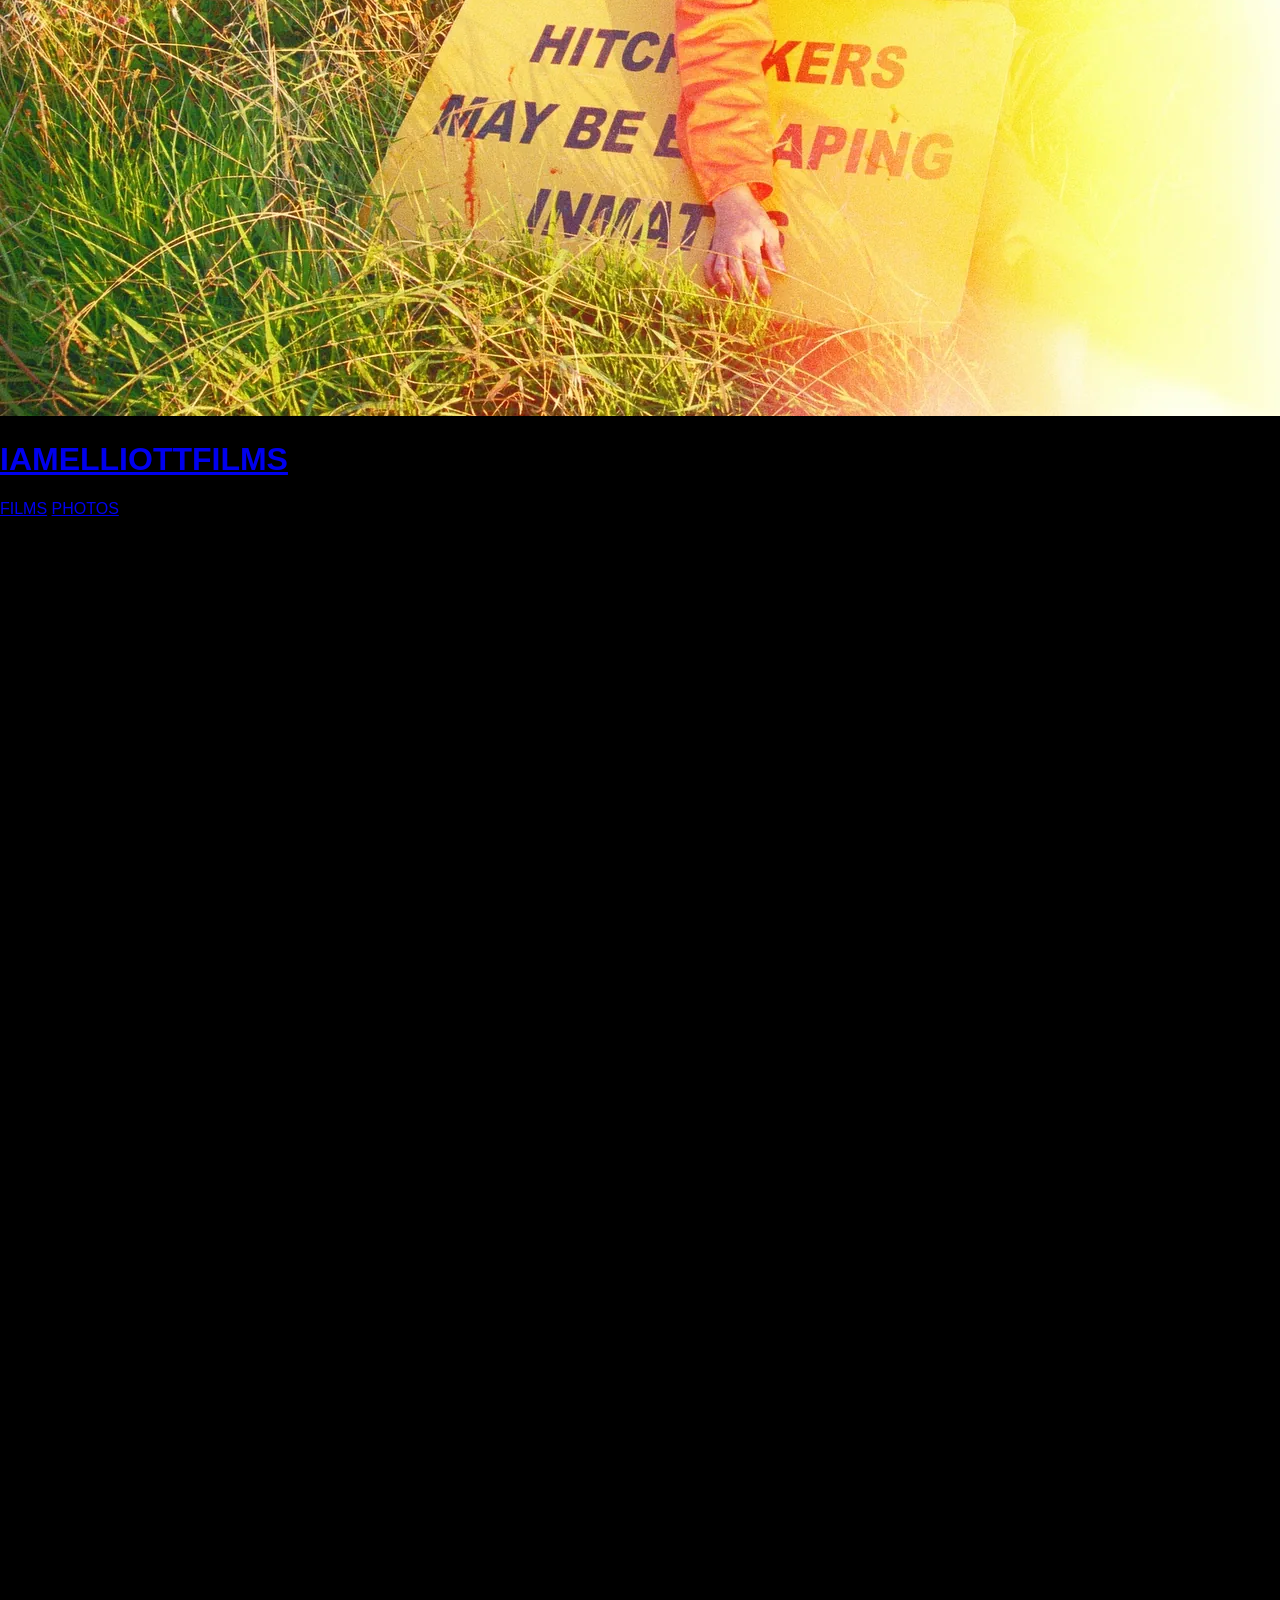
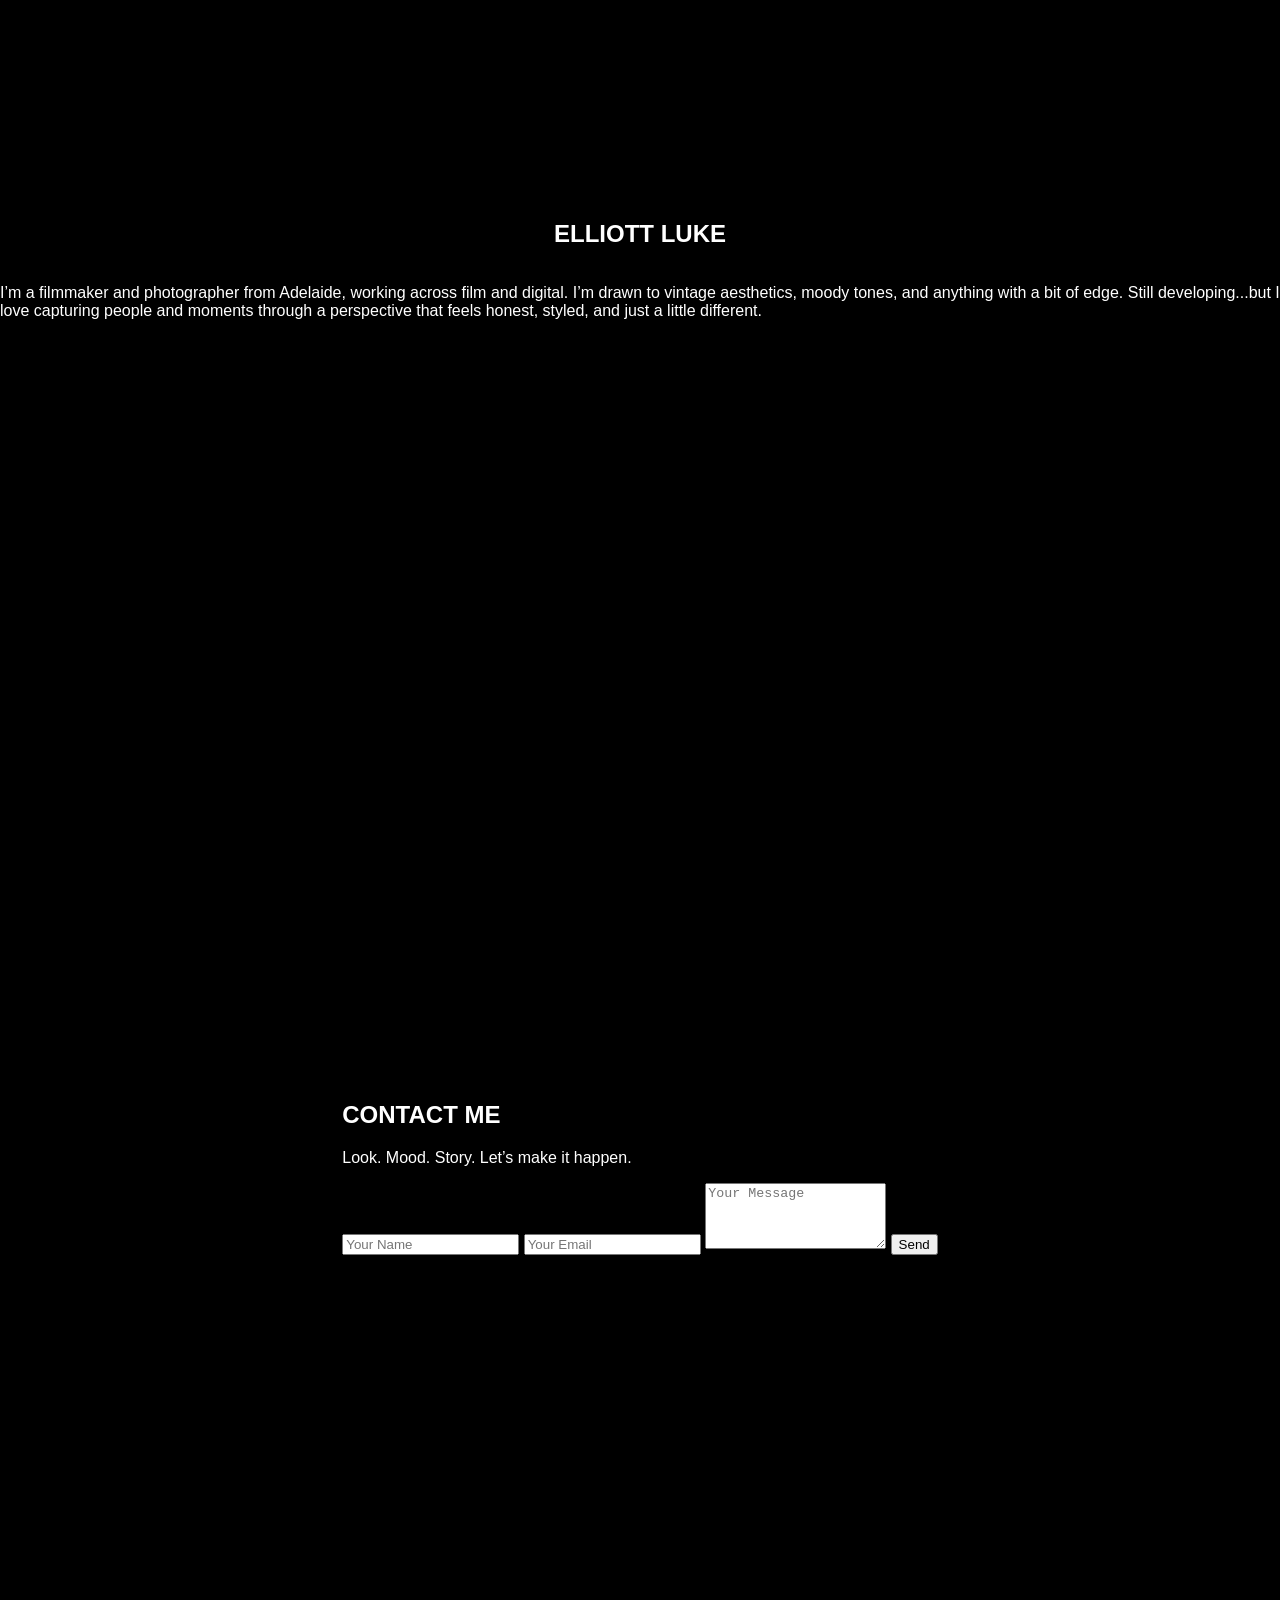
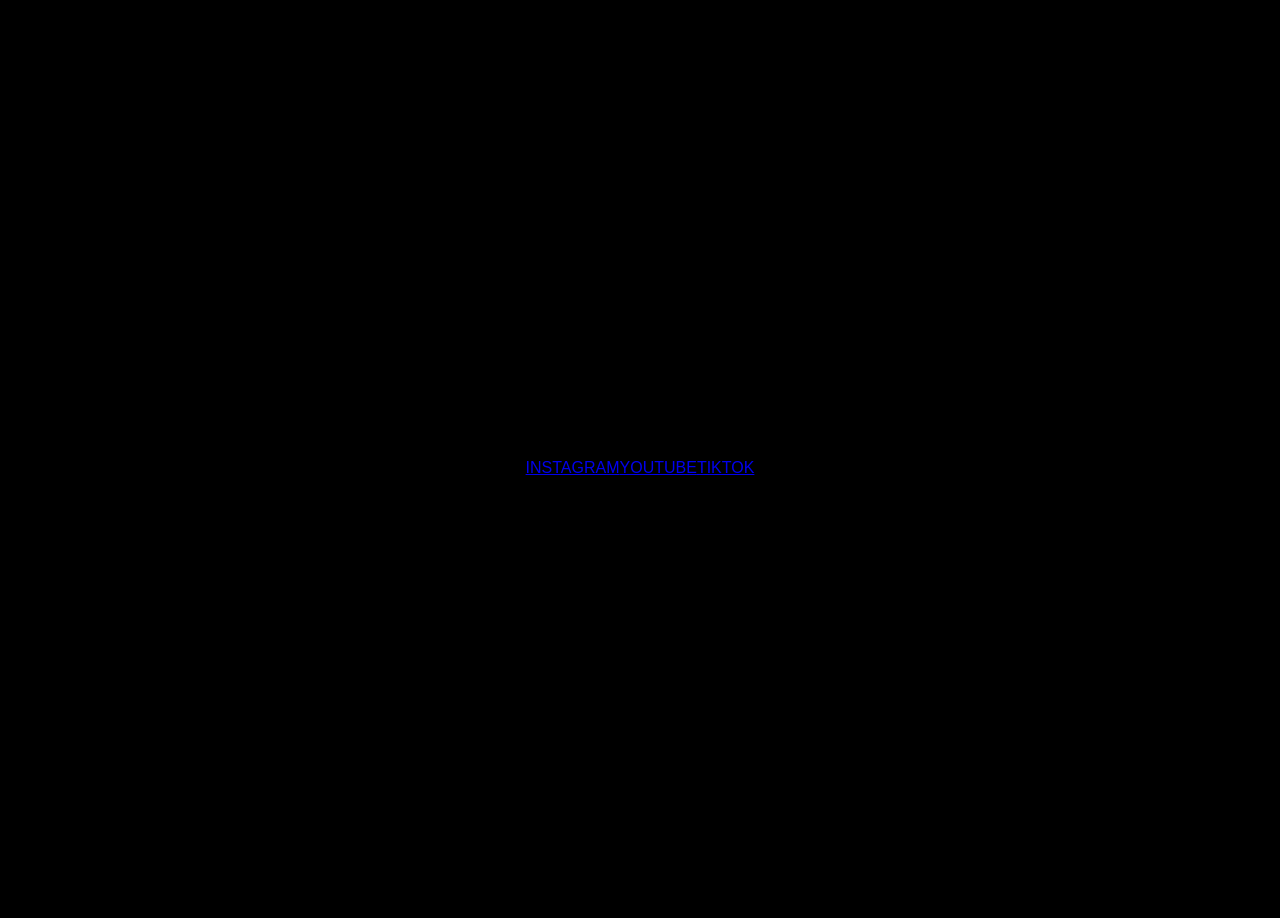
==== commit a6750938: "Add files via upload TEST NEW SCROLL MAGNETIC FIX" ====
--- a/index.html
+++ b/index.html
@@ -1,3 +1,30 @@
+<!DOCTYPE html>
+<html lang="en">
+<head>
+<meta charset="UTF-8"/>
+<meta name="viewport" content="width=device-width, initial-scale=1.0"/>
+<title>IAMELLIOTTFILMS</title>
+<link rel="stylesheet" href="shared.css"/>
+</head>
+<body>
+
+<div class="scroll-hint">Scroll to the next frame</div>
+
+<script>
+// premium scroll inertia
+let isScrolling;
+window.addEventListener('wheel', (e) => {
+  clearTimeout(isScrolling);
+  const weighted = e.deltaY * 0.65;
+  window.scrollBy({ top: weighted, behavior: 'smooth' });
+  e.preventDefault();
+}, { passive:false });
+</script>
+
+<!-- Intro spacer -->
+<div class="intro-spacer"></div>
+
+<!-- Original content below -->
 <!DOCTYPE html>
 <html lang="en">
 <head>
@@ -75,3 +102,7 @@
 
 </body>
 </html>
+
+
+</body>
+</html>
--- a/shared.css
+++ b/shared.css
@@ -1,308 +1,5 @@
-/* ---------- BASE ---------- */
-html, body {
-  margin: 0;
-  padding: 0;
-  font-family: "Helvetica Neue", sans-serif;
-  background: black;
-  color: white;
-  overflow-x: hidden;
-  scroll-behavior: smooth;
-}
-
-/* ---------- BACKGROUND VIDEO + GRAIN ---------- */
-#background-video {
-  position: fixed;
-  top: 0;
-  left: 0;
-  width: 100vw;
-  height: 100vh;
-  object-fit: cover;
-  z-index: 0; /* video visible */
-}
-
-/* ---------- HEADER ---------- */
-header {
-  position: fixed;
-  top: 0;
-  left: 0;
-  right: 0;
-  display: flex;
-  justify-content: space-between;
-  align-items: center;
-  padding: 1rem 2rem;
-  background: rgba(0, 0, 0, 0.7);
-  z-index: 100;
-}
-
-header h1 {
-  margin: 0;
-  font-size: 1.2rem;
-  text-transform: uppercase;
-}
-
-header h1 a, .nav-links a {
-  color: white;
-  text-decoration: none;
-  font-weight: bold;
-  text-transform: uppercase;
-}
-
-.nav-links a {
-  margin-left: 1.5rem;
-}
-
-/* ---------- SECTIONS ---------- */
-.section {
-  padding: 6rem 2rem 3rem;
-  text-align: center;
-}
-
-/* first section spacing fix */
-.section:first-of-type {
-  padding-top: 3.5rem;
-}
-
-.title {
-  font-size: 2.5rem;
-  font-weight: bold;
-  margin-bottom: 1.5rem;
-  text-transform: uppercase;
-}
-
-.description {
-  max-width: 700px;
-  margin: 0 auto;
-  font-size: 1.1rem;
-  color: #ccc;
-}
-
-/* breathing room before ALL carousels */
-.section .description {
-  margin-bottom: 2.5rem;
-}
-
-.section .carousel-container {
-  margin-top: 0.5rem;
-}
-
-/* ---------- CONTACT FORM SECTION ---------- */
-.hire-me {
-  text-align: center;
-  padding: 2.5rem 1.5rem 6rem;
-  display: flex;
-  justify-content: center;
-  align-items: center;
-}
-
-.hire-me-card {
-  background: none !important;    /* remove black box */
-  padding: 0 !important;
-  box-shadow: none !important;
-  backdrop-filter: none !important;
-  max-width: 620px;
-  width: 100%;
-  margin: 0 auto;
-}
-
-.hire-me-card h2 {
-  margin-top: 0;
-  margin-bottom: 0.75rem;
-  font-size: 1.6rem;
-  letter-spacing: 0.12em;
-}
-
-.hire-me-card p {
-  margin-top: 0;
-  margin-bottom: 1.4rem;
-  font-size: 1rem;
-  color: #ddd;
-}
-
-/* ---------- FORM ---------- */
-form {
-  display: flex;
-  flex-direction: column;
-  gap: 1rem;
-  max-width: 600px;
-  margin: auto;
-}
-
-/* SAME TRANSPARENCY FOR ALL FIELDS */
-input,
-textarea,
-button {
-  padding: 0.8rem;
-  border-radius: 6px;
-  font-size: 1rem;
-  border: none;
-  background: rgba(255, 255, 255, 0.55) !important;
-  color: black !important;
-}
-
-input::placeholder,
-textarea::placeholder {
-  color: rgba(0, 0, 0, 0.6);
-}
-
-button {
-  font-weight: bold;
-  cursor: pointer;
-}
-
-/* ---------- CAROUSELS (FULL EDGE-TO-EDGE) ---------- */
-.carousel-container {
-  width: 100vw;
-  margin-left: 50%;
-  transform: translateX(-50%);
-  padding: 0;
-  overflow-x: auto;
-  overflow-y: hidden;
-  scroll-snap-type: x mandatory;
-  -webkit-overflow-scrolling: touch;
-}
-
-.carousel-track {
-  width: 100vw;
-  display: flex;
-  gap: 1rem;
-  padding: 0;
-  margin: 0;
-}
-
-.carousel-item {
-  flex: 0 0 auto;
-  scroll-snap-align: center;
-  height: 50vh;
-}
-
-.carousel-item img,
-.carousel-item video {
-  height: 100%;
-  width: auto;
-  max-width: 100%;
-  border-radius: 0;
-  display: block;
-  object-fit: contain;
-}
-
-/* ---------- SCROLL HINT ---------- */
-.scroll-hint {
-  position: absolute;
-  bottom: 2rem;
-  left: 50%;
-  transform: translateX(-50%);
-  font-size: 0.9rem;
-  font-weight: bold;
-  text-transform: uppercase;
-  letter-spacing: 0.05em;
-  color: white;
-  opacity: 1;
-  transition: opacity 0.5s ease;
-  z-index: 150;
-  width: 100%;
-  text-align: center;
-}
-
-.scrolled .scroll-hint {
-  opacity: 0;
-  pointer-events: none;
-}
-
-.nav-links { white-space: nowrap; }
-.nav-links a { flex-shrink: 0; }
-
-/* ---------- SCROLL SNAP ---------- */
-html, body {
-  scroll-snap-type: y proximity;
-  scroll-padding-top: 6vh;
-}
-
-body {
-  scroll-snap-stop: always;
-}
-
-.section, .hire-me {
-  scroll-snap-align: start;
-  min-height: 100vh;
-}
-
-/* ---------- FADE-IN ANIMATION ---------- */
-section, .hire-me {
-  opacity: 0;
-  transform: translateY(25px);
-  transition: opacity 1.1s ease-out, transform 1.1s ease-out;
-}
-
-section.visible, .hire-me.visible {
-  opacity: 1;
-  transform: translateY(0);
-}
-
-/* ---------- FOOTER SOCIAL ---------- */
-.global-social {
-  opacity: 0;
-  transform: translateY(20px);
-  transition: opacity 1s ease-out, transform 1s ease-out;
-  text-align: center;
-  margin: 2rem 0 3rem;
-  font-size: 0.85rem;
-  font-weight: 800;
-  letter-spacing: 0.1em;
-  text-transform: uppercase;
-}
-
-.global-social a {
-  color: white;
-  text-decoration: none;
-  font-weight: 900;
-  margin: 0 1.2rem;
-}
-
-.global-social.visible {
-  opacity: 1;
-  transform: translateY(0);
-}
-
-/* desktop footer spacing */
-@media (min-width: 900px) {
-  .global-social a {
-    margin: 0 2.5rem;
-    font-size: 0.95rem;
-  }
-}
-
-/* small phone fixes */
-@media (max-width: 400px) {
-  header {
-    padding: 0.5rem 0.6rem;
-  }
-  header h1 a {
-    font-size: 0.95rem;
-  }
-  .nav-links {
-    gap: 0.6rem;
-  }
- .nav-links a {
-    font-size: 0.95rem;
-  }
-}
-
-/* Inline links in section (YouTube + Buy Zine) */
-.section a {
-  color: white !important;
-  text-decoration: none !important;
-  font-weight: 800;
-  text-transform: uppercase;
-  display: block;
-  margin-top: 2rem !important;
-  margin-bottom: 1rem !important;
-  text-align: center !important;
-  letter-spacing: 0.05em;
-}
-
-/* Final ABOUT section spacing + FIX min-height issue */
-.index-about {
-  padding-top: 2rem !important;      /* tighten space ABOVE */
-  padding-bottom: 0rem !important;   /* tighten space BELOW */
-  min-height: auto !important;       /* remove forced 100vh */
-}
+/* premium snap + centering */
+html, body {margin:0; padding:0; scroll-snap-type:y mandatory; scroll-behavior:smooth; overscroll-behavior:none; height:100%; background:black; color:white; font-family:Helvetica;}
+.intro-spacer {height:100vh; scroll-snap-align:start; scroll-snap-stop:always;}
+.section, .hire-me {min-height:100vh; display:flex; flex-direction:column; justify-content:center; align-items:center; scroll-snap-align:start; scroll-snap-stop:always;}
+.global-social {min-height:100vh; display:flex; justify-content:center; align-items:center; scroll-snap-align:start; scroll-snap-stop:always;}
--- a/shared.css
+++ b/shared.css
@@ -1,308 +1,5 @@
-/* ---------- BASE ---------- */
-html, body {
-  margin: 0;
-  padding: 0;
-  font-family: "Helvetica Neue", sans-serif;
-  background: black;
-  color: white;
-  overflow-x: hidden;
-  scroll-behavior: smooth;
-}
-
-/* ---------- BACKGROUND VIDEO + GRAIN ---------- */
-#background-video {
-  position: fixed;
-  top: 0;
-  left: 0;
-  width: 100vw;
-  height: 100vh;
-  object-fit: cover;
-  z-index: 0; /* video visible */
-}
-
-/* ---------- HEADER ---------- */
-header {
-  position: fixed;
-  top: 0;
-  left: 0;
-  right: 0;
-  display: flex;
-  justify-content: space-between;
-  align-items: center;
-  padding: 1rem 2rem;
-  background: rgba(0, 0, 0, 0.7);
-  z-index: 100;
-}
-
-header h1 {
-  margin: 0;
-  font-size: 1.2rem;
-  text-transform: uppercase;
-}
-
-header h1 a, .nav-links a {
-  color: white;
-  text-decoration: none;
-  font-weight: bold;
-  text-transform: uppercase;
-}
-
-.nav-links a {
-  margin-left: 1.5rem;
-}
-
-/* ---------- SECTIONS ---------- */
-.section {
-  padding: 6rem 2rem 3rem;
-  text-align: center;
-}
-
-/* first section spacing fix */
-.section:first-of-type {
-  padding-top: 3.5rem;
-}
-
-.title {
-  font-size: 2.5rem;
-  font-weight: bold;
-  margin-bottom: 1.5rem;
-  text-transform: uppercase;
-}
-
-.description {
-  max-width: 700px;
-  margin: 0 auto;
-  font-size: 1.1rem;
-  color: #ccc;
-}
-
-/* breathing room before ALL carousels */
-.section .description {
-  margin-bottom: 2.5rem;
-}
-
-.section .carousel-container {
-  margin-top: 0.5rem;
-}
-
-/* ---------- CONTACT FORM SECTION ---------- */
-.hire-me {
-  text-align: center;
-  padding: 2.5rem 1.5rem 6rem;
-  display: flex;
-  justify-content: center;
-  align-items: center;
-}
-
-.hire-me-card {
-  background: none !important;    /* remove black box */
-  padding: 0 !important;
-  box-shadow: none !important;
-  backdrop-filter: none !important;
-  max-width: 620px;
-  width: 100%;
-  margin: 0 auto;
-}
-
-.hire-me-card h2 {
-  margin-top: 0;
-  margin-bottom: 0.75rem;
-  font-size: 1.6rem;
-  letter-spacing: 0.12em;
-}
-
-.hire-me-card p {
-  margin-top: 0;
-  margin-bottom: 1.4rem;
-  font-size: 1rem;
-  color: #ddd;
-}
-
-/* ---------- FORM ---------- */
-form {
-  display: flex;
-  flex-direction: column;
-  gap: 1rem;
-  max-width: 600px;
-  margin: auto;
-}
-
-/* SAME TRANSPARENCY FOR ALL FIELDS */
-input,
-textarea,
-button {
-  padding: 0.8rem;
-  border-radius: 6px;
-  font-size: 1rem;
-  border: none;
-  background: rgba(255, 255, 255, 0.55) !important;
-  color: black !important;
-}
-
-input::placeholder,
-textarea::placeholder {
-  color: rgba(0, 0, 0, 0.6);
-}
-
-button {
-  font-weight: bold;
-  cursor: pointer;
-}
-
-/* ---------- CAROUSELS (FULL EDGE-TO-EDGE) ---------- */
-.carousel-container {
-  width: 100vw;
-  margin-left: 50%;
-  transform: translateX(-50%);
-  padding: 0;
-  overflow-x: auto;
-  overflow-y: hidden;
-  scroll-snap-type: x mandatory;
-  -webkit-overflow-scrolling: touch;
-}
-
-.carousel-track {
-  width: 100vw;
-  display: flex;
-  gap: 1rem;
-  padding: 0;
-  margin: 0;
-}
-
-.carousel-item {
-  flex: 0 0 auto;
-  scroll-snap-align: center;
-  height: 50vh;
-}
-
-.carousel-item img,
-.carousel-item video {
-  height: 100%;
-  width: auto;
-  max-width: 100%;
-  border-radius: 0;
-  display: block;
-  object-fit: contain;
-}
-
-/* ---------- SCROLL HINT ---------- */
-.scroll-hint {
-  position: absolute;
-  bottom: 2rem;
-  left: 50%;
-  transform: translateX(-50%);
-  font-size: 0.9rem;
-  font-weight: bold;
-  text-transform: uppercase;
-  letter-spacing: 0.05em;
-  color: white;
-  opacity: 1;
-  transition: opacity 0.5s ease;
-  z-index: 150;
-  width: 100%;
-  text-align: center;
-}
-
-.scrolled .scroll-hint {
-  opacity: 0;
-  pointer-events: none;
-}
-
-.nav-links { white-space: nowrap; }
-.nav-links a { flex-shrink: 0; }
-
-/* ---------- SCROLL SNAP ---------- */
-html, body {
-  scroll-snap-type: y proximity;
-  scroll-padding-top: 6vh;
-}
-
-body {
-  scroll-snap-stop: always;
-}
-
-.section, .hire-me {
-  scroll-snap-align: start;
-  min-height: 100vh;
-}
-
-/* ---------- FADE-IN ANIMATION ---------- */
-section, .hire-me {
-  opacity: 0;
-  transform: translateY(25px);
-  transition: opacity 1.1s ease-out, transform 1.1s ease-out;
-}
-
-section.visible, .hire-me.visible {
-  opacity: 1;
-  transform: translateY(0);
-}
-
-/* ---------- FOOTER SOCIAL ---------- */
-.global-social {
-  opacity: 0;
-  transform: translateY(20px);
-  transition: opacity 1s ease-out, transform 1s ease-out;
-  text-align: center;
-  margin: 2rem 0 3rem;
-  font-size: 0.85rem;
-  font-weight: 800;
-  letter-spacing: 0.1em;
-  text-transform: uppercase;
-}
-
-.global-social a {
-  color: white;
-  text-decoration: none;
-  font-weight: 900;
-  margin: 0 1.2rem;
-}
-
-.global-social.visible {
-  opacity: 1;
-  transform: translateY(0);
-}
-
-/* desktop footer spacing */
-@media (min-width: 900px) {
-  .global-social a {
-    margin: 0 2.5rem;
-    font-size: 0.95rem;
-  }
-}
-
-/* small phone fixes */
-@media (max-width: 400px) {
-  header {
-    padding: 0.5rem 0.6rem;
-  }
-  header h1 a {
-    font-size: 0.95rem;
-  }
-  .nav-links {
-    gap: 0.6rem;
-  }
- .nav-links a {
-    font-size: 0.95rem;
-  }
-}
-
-/* Inline links in section (YouTube + Buy Zine) */
-.section a {
-  color: white !important;
-  text-decoration: none !important;
-  font-weight: 800;
-  text-transform: uppercase;
-  display: block;
-  margin-top: 2rem !important;
-  margin-bottom: 1rem !important;
-  text-align: center !important;
-  letter-spacing: 0.05em;
-}
-
-/* Final ABOUT section spacing + FIX min-height issue */
-.index-about {
-  padding-top: 2rem !important;      /* tighten space ABOVE */
-  padding-bottom: 0rem !important;   /* tighten space BELOW */
-  min-height: auto !important;       /* remove forced 100vh */
-}
+/* premium snap + centering */
+html, body {margin:0; padding:0; scroll-snap-type:y mandatory; scroll-behavior:smooth; overscroll-behavior:none; height:100%; background:black; color:white; font-family:Helvetica;}
+.intro-spacer {height:100vh; scroll-snap-align:start; scroll-snap-stop:always;}
+.section, .hire-me {min-height:100vh; display:flex; flex-direction:column; justify-content:center; align-items:center; scroll-snap-align:start; scroll-snap-stop:always;}
+.global-social {min-height:100vh; display:flex; justify-content:center; align-items:center; scroll-snap-align:start; scroll-snap-stop:always;}
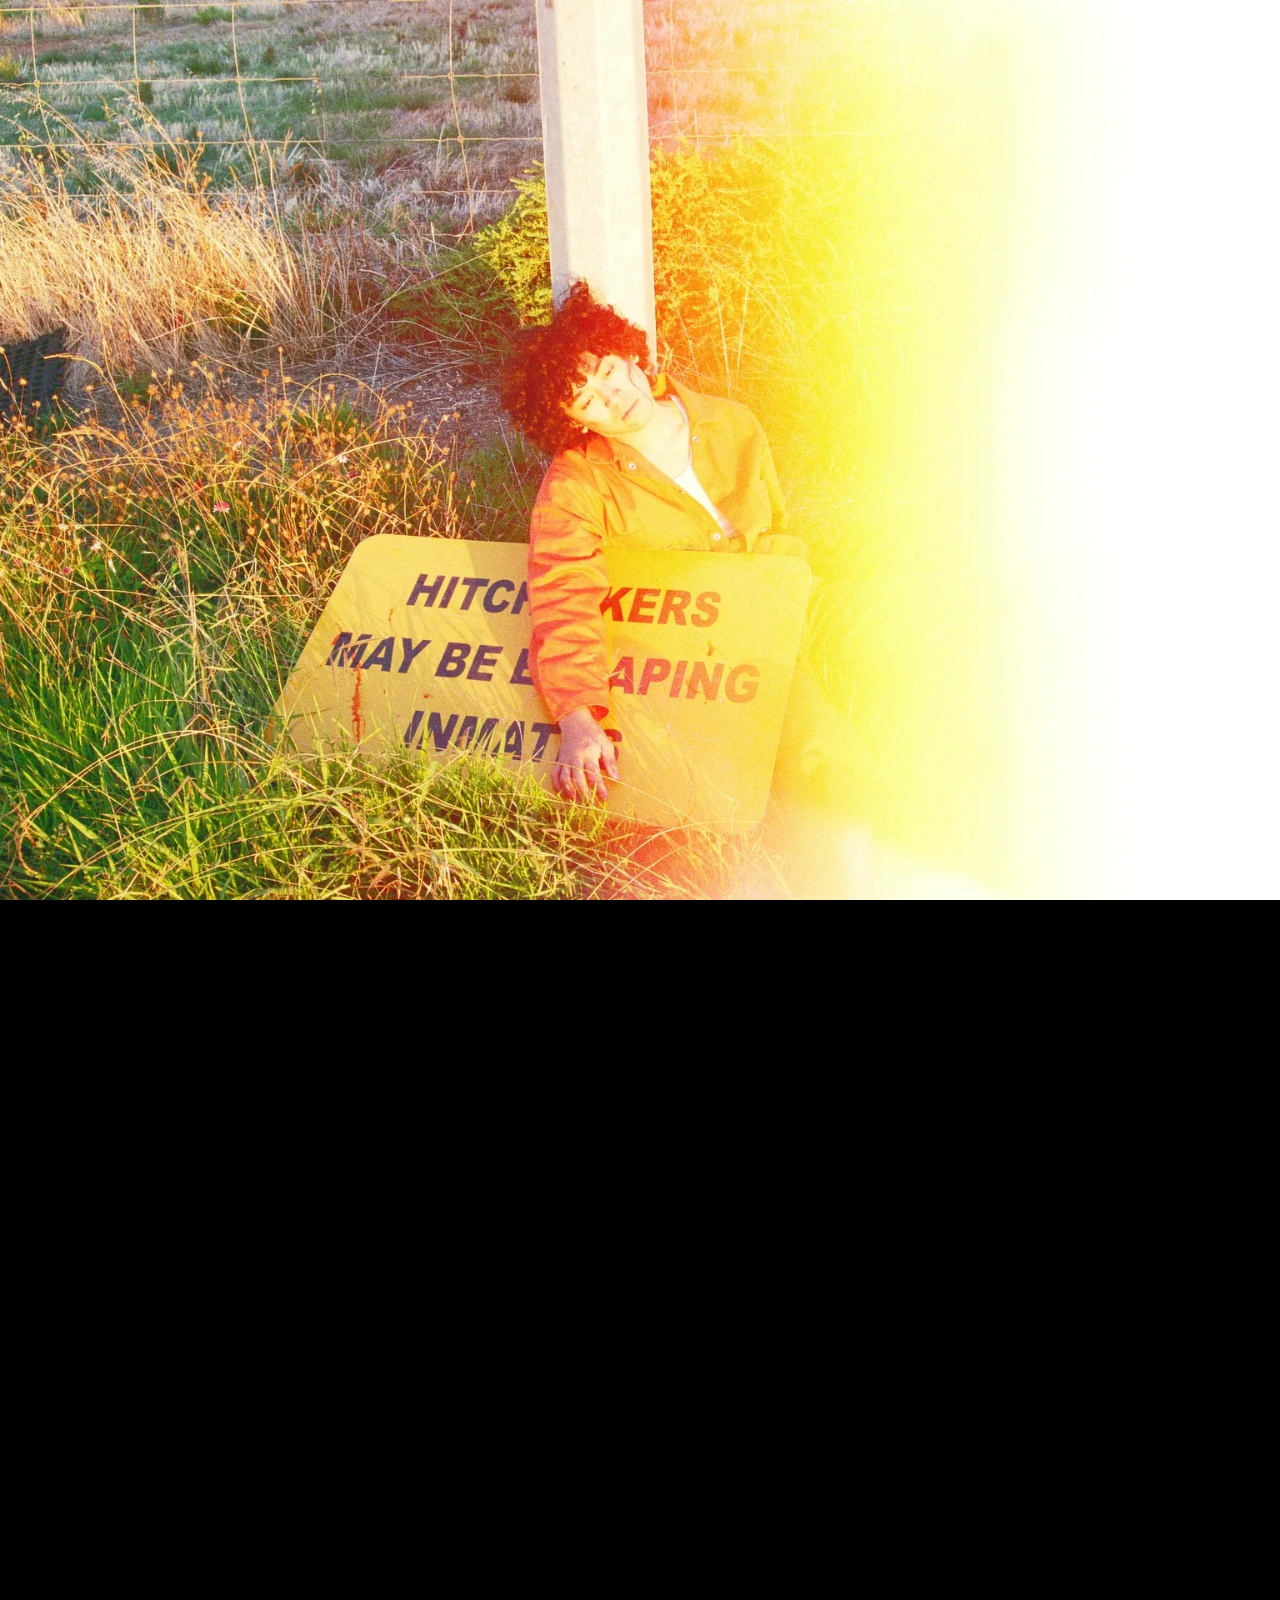
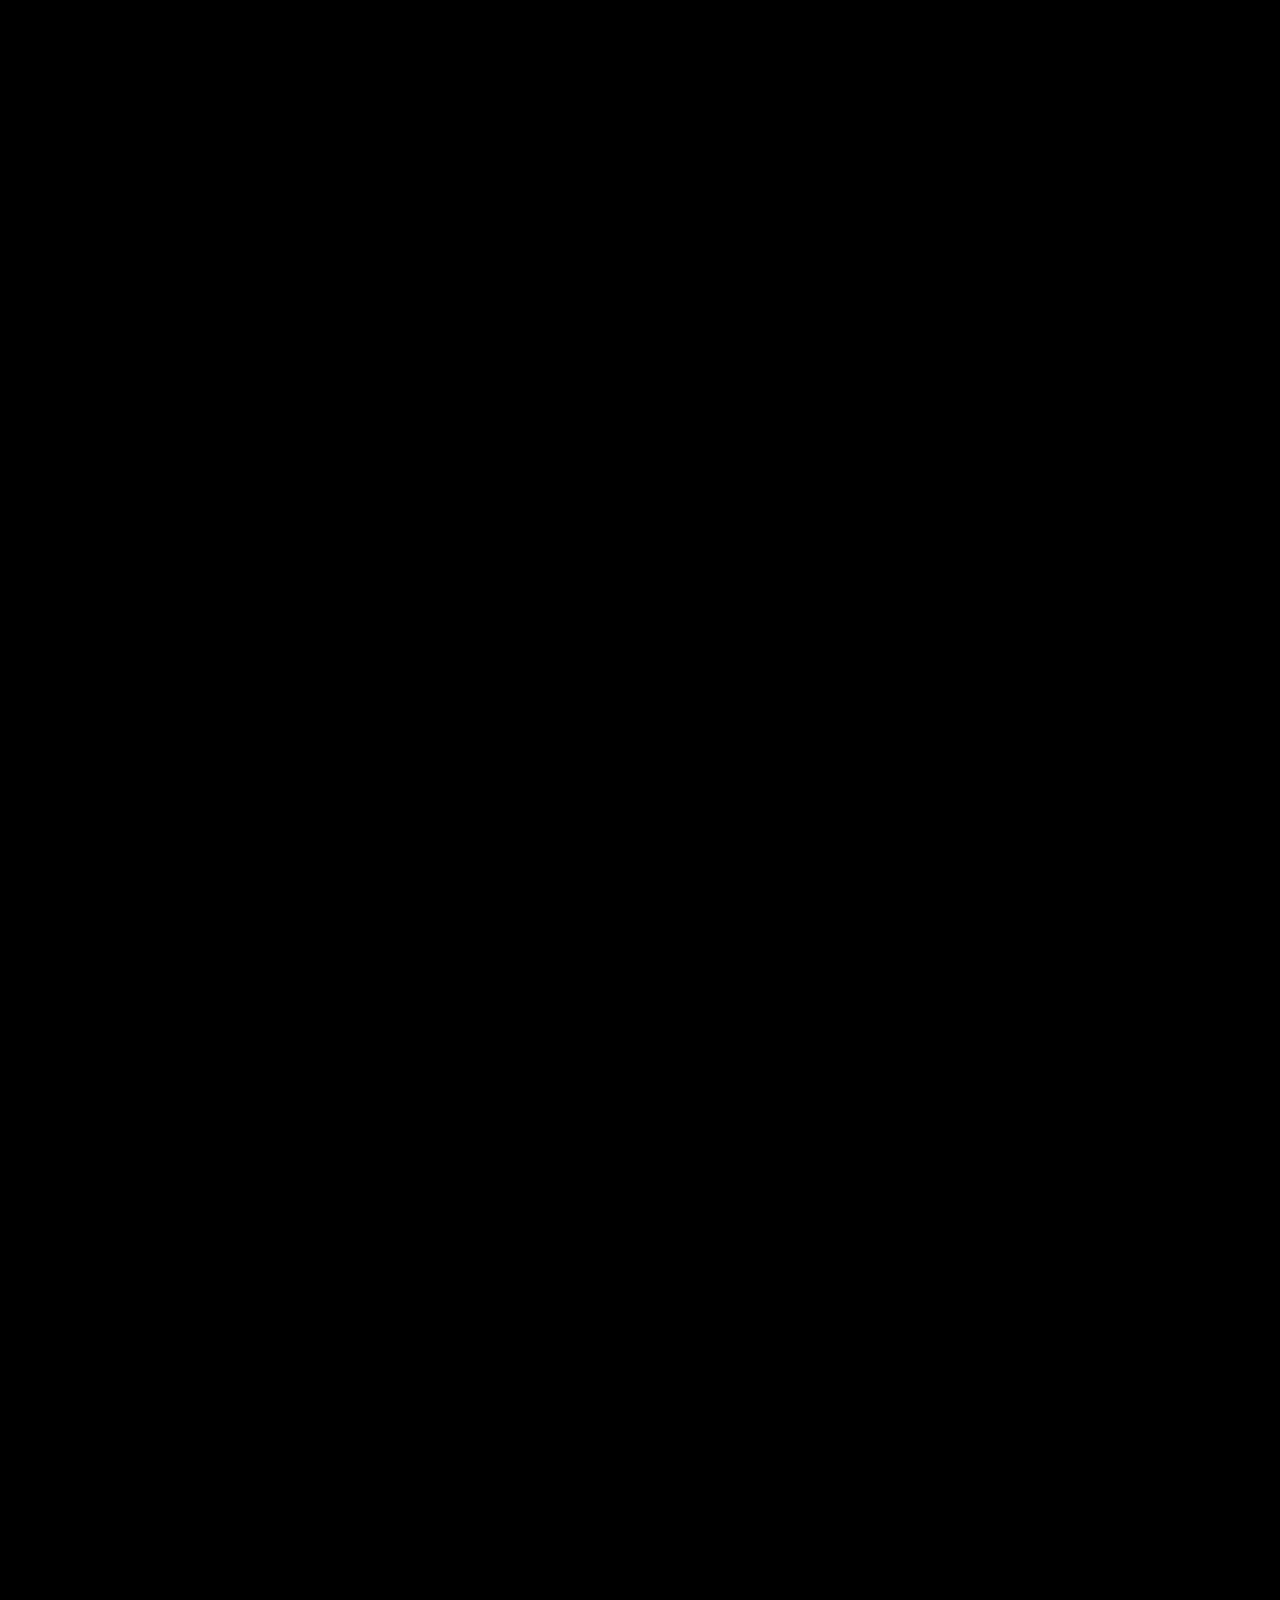
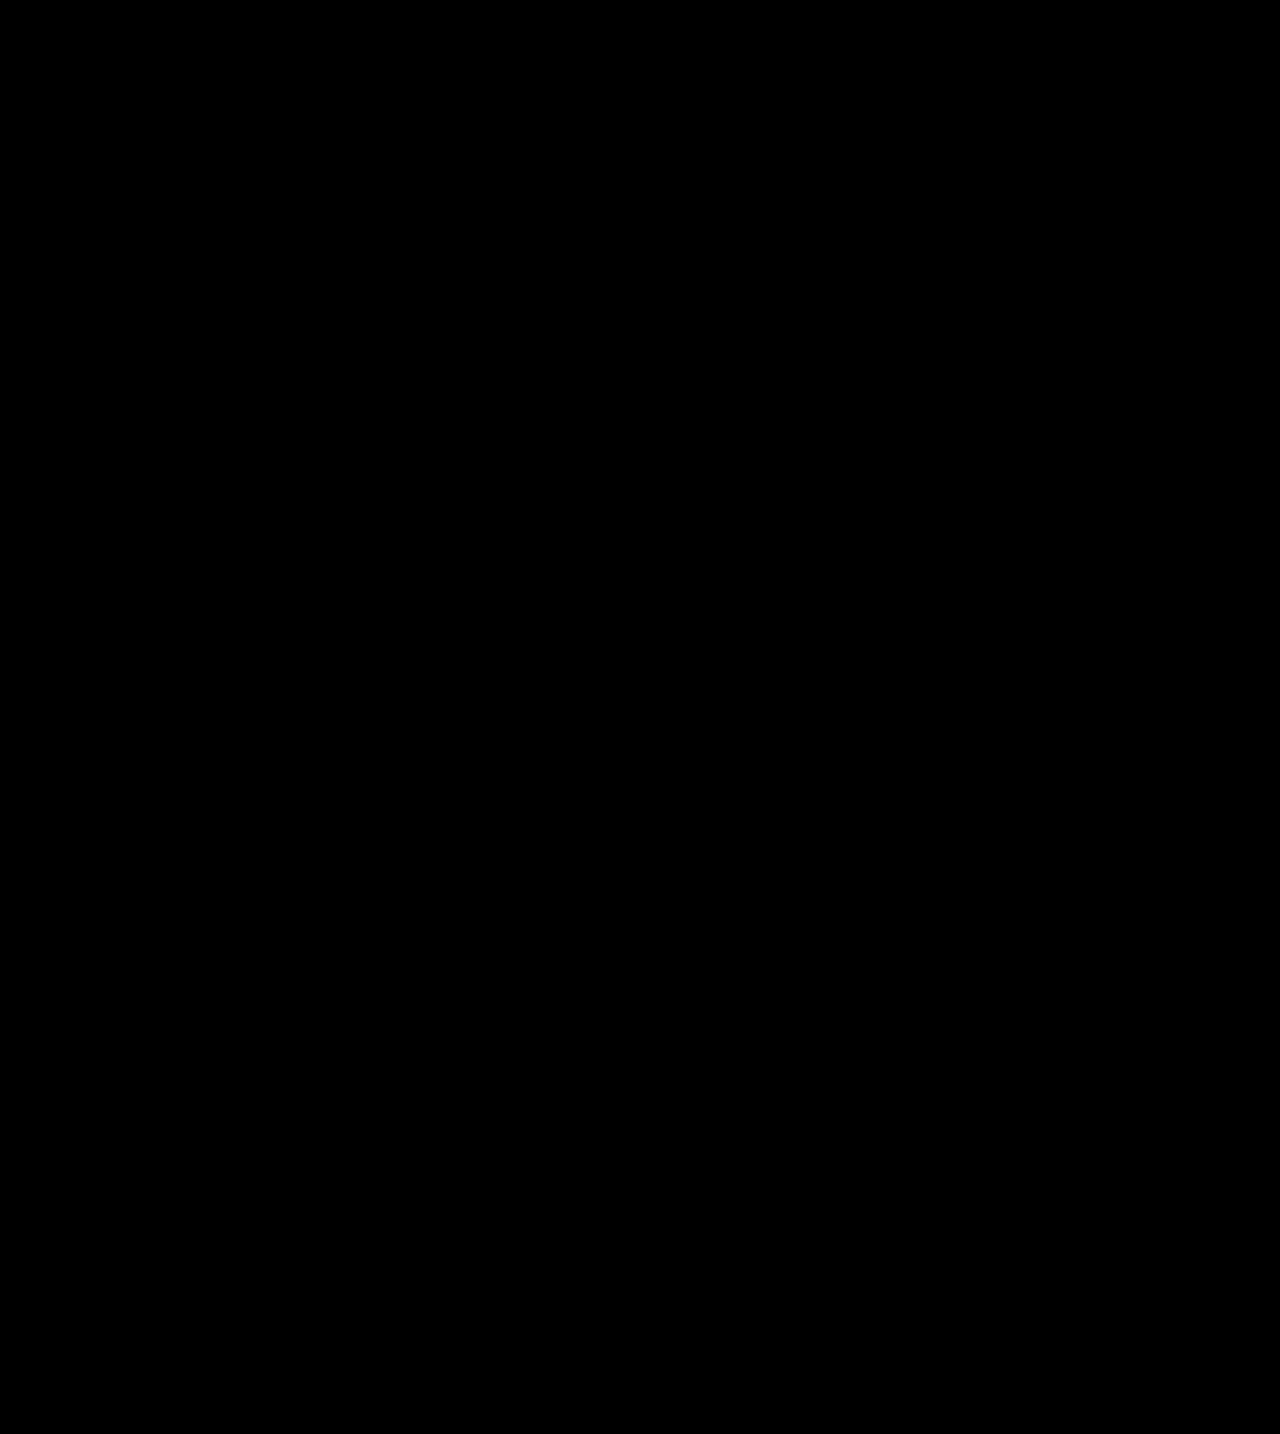
==== commit d360e30b: "Add files via upload TEST FIX SCROLL WEIGHT TO NONE" ====
--- a/index.html
+++ b/index.html
@@ -10,21 +10,9 @@
 
 <div class="scroll-hint">Scroll to the next frame</div>
 
-<script>
-// premium scroll inertia
-let isScrolling;
-window.addEventListener('wheel', (e) => {
-  clearTimeout(isScrolling);
-  const weighted = e.deltaY * 0.65;
-  window.scrollBy({ top: weighted, behavior: 'smooth' });
-  e.preventDefault();
-}, { passive:false });
-</script>
-
-<!-- Intro spacer -->
+<!-- Intro spacer snaps cleanly -->
 <div class="intro-spacer"></div>
 
-<!-- Original content below -->
 <!DOCTYPE html>
 <html lang="en">
 <head>
--- a/shared.css
+++ b/shared.css
@@ -1,5 +1,54 @@
-/* premium snap + centering */
-html, body {margin:0; padding:0; scroll-snap-type:y mandatory; scroll-behavior:smooth; overscroll-behavior:none; height:100%; background:black; color:white; font-family:Helvetica;}
-.intro-spacer {height:100vh; scroll-snap-align:start; scroll-snap-stop:always;}
-.section, .hire-me {min-height:100vh; display:flex; flex-direction:column; justify-content:center; align-items:center; scroll-snap-align:start; scroll-snap-stop:always;}
-.global-social {min-height:100vh; display:flex; justify-content:center; align-items:center; scroll-snap-align:start; scroll-snap-stop:always;}
+
+html, body {
+  margin:0; padding:0;
+  font-family: "Helvetica Neue", sans-serif;
+  background:black; color:white;
+  overflow-x:hidden;
+  scroll-behavior:smooth;
+  height:100%;
+  scroll-snap-type:y mandatory;
+  overscroll-behavior:none;
+}
+
+/* Intro spacer becomes a snap section */
+.intro-spacer {
+  height:100vh;
+  scroll-snap-align:start;
+  scroll-snap-stop:always;
+}
+
+/* Sections centred vertically */
+.section, .hire-me {
+  min-height:100vh;
+  display:flex;
+  flex-direction:column;
+  justify-content:center;
+  align-items:center;
+  scroll-snap-align:start;
+  scroll-snap-stop:always;
+}
+
+/* Footer also snaps */
+.global-social {
+  min-height:100vh;
+  display:flex;
+  justify-content:center;
+  align-items:center;
+  scroll-snap-align:start;
+  scroll-snap-stop:always;
+}
+
+/* Keep carousels functional */
+.carousel-container { width:100vw; overflow-x:auto; scroll-snap-type:x mandatory; }
+.carousel-track { display:flex; gap:1rem; }
+.carousel-item { flex:0 0 auto; scroll-snap-align:center; height:50vh; }
+.carousel-item img, .carousel-item video { height:100%; width:auto; object-fit:contain; }
+
+/* Keep background video fixed */
+#background-video {
+  position:fixed;
+  top:0; left:0;
+  width:100vw; height:100vh;
+  object-fit:cover;
+  z-index:0;
+}
--- a/shared.css
+++ b/shared.css
@@ -1,5 +1,54 @@
-/* premium snap + centering */
-html, body {margin:0; padding:0; scroll-snap-type:y mandatory; scroll-behavior:smooth; overscroll-behavior:none; height:100%; background:black; color:white; font-family:Helvetica;}
-.intro-spacer {height:100vh; scroll-snap-align:start; scroll-snap-stop:always;}
-.section, .hire-me {min-height:100vh; display:flex; flex-direction:column; justify-content:center; align-items:center; scroll-snap-align:start; scroll-snap-stop:always;}
-.global-social {min-height:100vh; display:flex; justify-content:center; align-items:center; scroll-snap-align:start; scroll-snap-stop:always;}
+
+html, body {
+  margin:0; padding:0;
+  font-family: "Helvetica Neue", sans-serif;
+  background:black; color:white;
+  overflow-x:hidden;
+  scroll-behavior:smooth;
+  height:100%;
+  scroll-snap-type:y mandatory;
+  overscroll-behavior:none;
+}
+
+/* Intro spacer becomes a snap section */
+.intro-spacer {
+  height:100vh;
+  scroll-snap-align:start;
+  scroll-snap-stop:always;
+}
+
+/* Sections centred vertically */
+.section, .hire-me {
+  min-height:100vh;
+  display:flex;
+  flex-direction:column;
+  justify-content:center;
+  align-items:center;
+  scroll-snap-align:start;
+  scroll-snap-stop:always;
+}
+
+/* Footer also snaps */
+.global-social {
+  min-height:100vh;
+  display:flex;
+  justify-content:center;
+  align-items:center;
+  scroll-snap-align:start;
+  scroll-snap-stop:always;
+}
+
+/* Keep carousels functional */
+.carousel-container { width:100vw; overflow-x:auto; scroll-snap-type:x mandatory; }
+.carousel-track { display:flex; gap:1rem; }
+.carousel-item { flex:0 0 auto; scroll-snap-align:center; height:50vh; }
+.carousel-item img, .carousel-item video { height:100%; width:auto; object-fit:contain; }
+
+/* Keep background video fixed */
+#background-video {
+  position:fixed;
+  top:0; left:0;
+  width:100vw; height:100vh;
+  object-fit:cover;
+  z-index:0;
+}
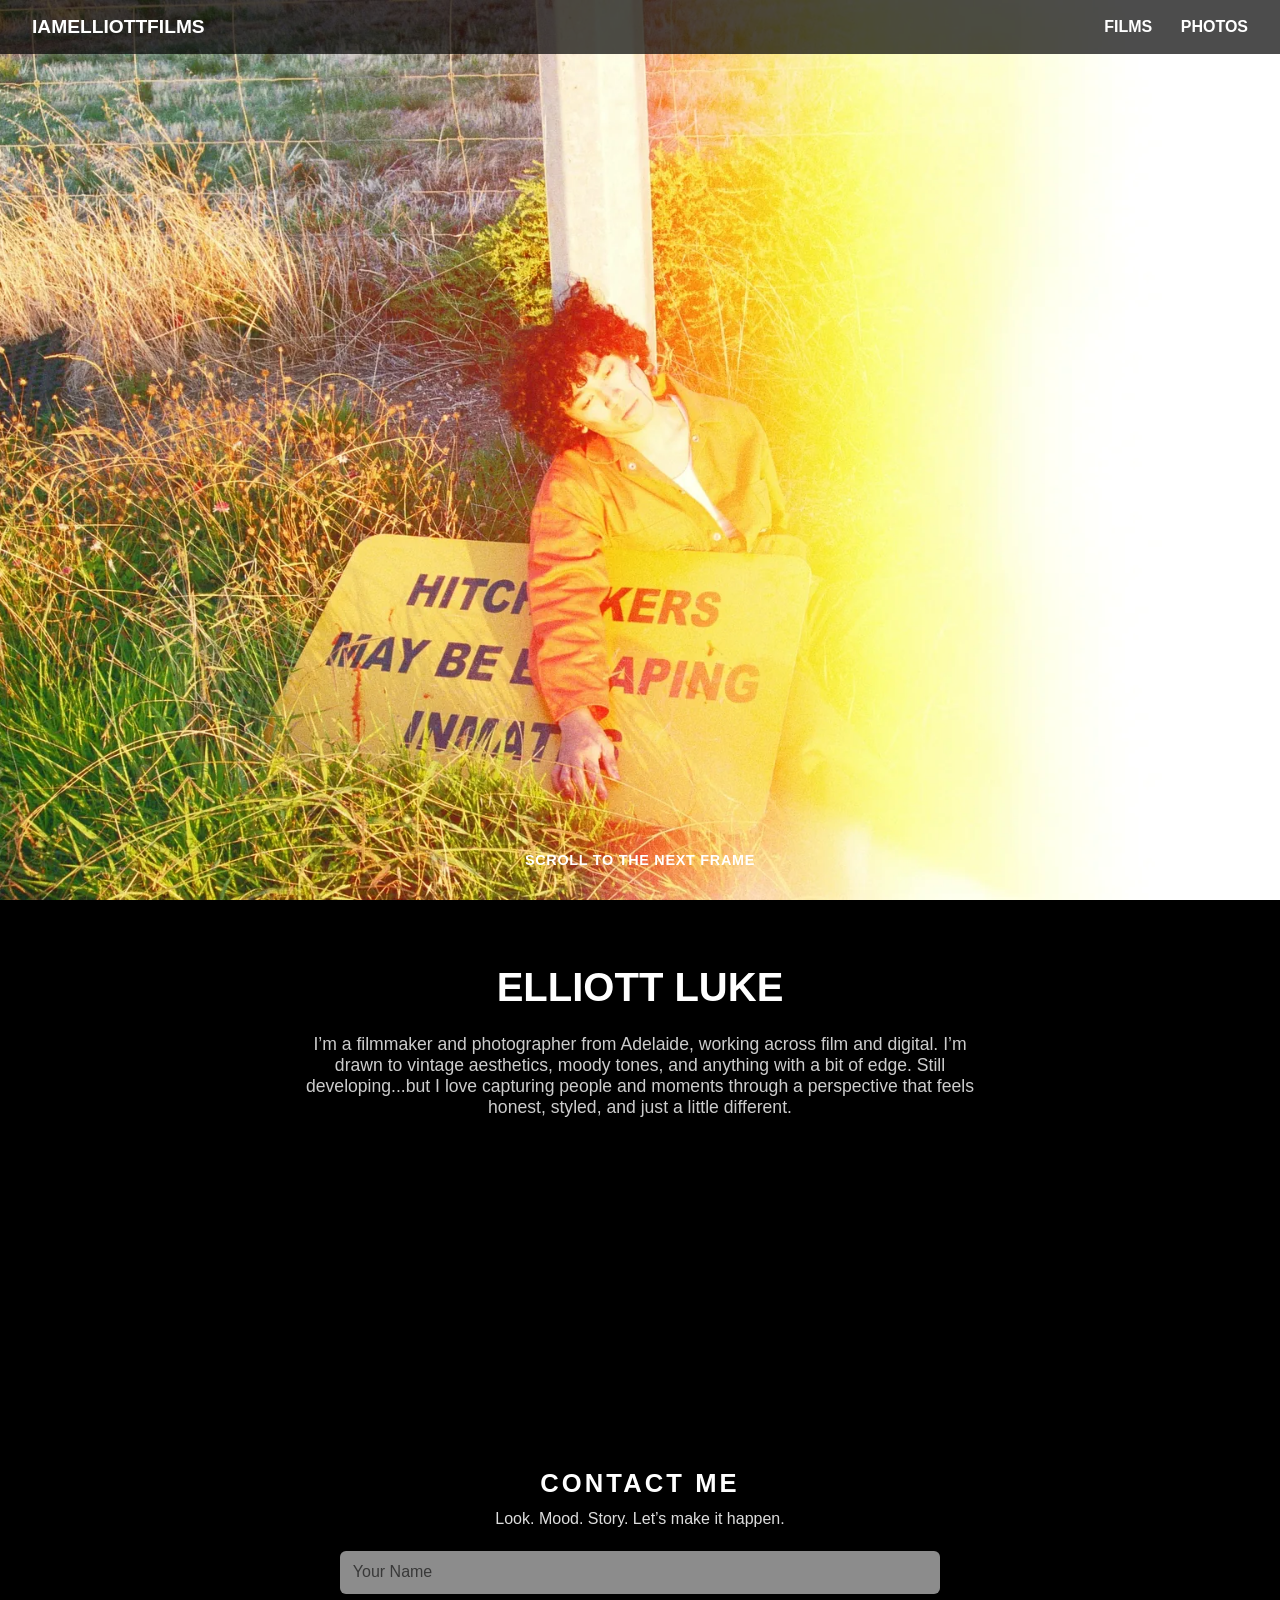
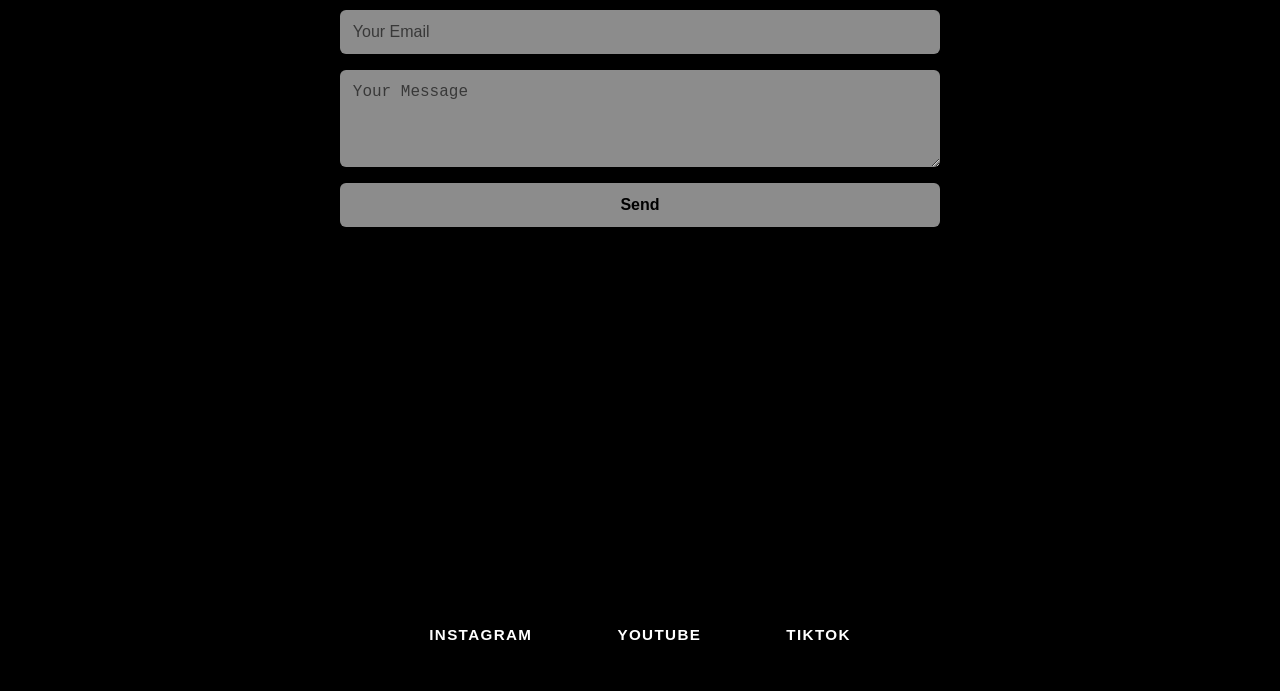
==== commit f9801cea: "Add files via upload REVERT SAVE STATE" ====
--- a/index.html
+++ b/index.html
@@ -1,18 +1,3 @@
-<!DOCTYPE html>
-<html lang="en">
-<head>
-<meta charset="UTF-8"/>
-<meta name="viewport" content="width=device-width, initial-scale=1.0"/>
-<title>IAMELLIOTTFILMS</title>
-<link rel="stylesheet" href="shared.css"/>
-</head>
-<body>
-
-<div class="scroll-hint">Scroll to the next frame</div>
-
-<!-- Intro spacer snaps cleanly -->
-<div class="intro-spacer"></div>
-
 <!DOCTYPE html>
 <html lang="en">
 <head>
@@ -90,7 +75,3 @@
 
 </body>
 </html>
-
-
-</body>
-</html>
--- a/shared.css
+++ b/shared.css
@@ -1,54 +1,308 @@
-
+/* ---------- BASE ---------- */
 html, body {
-  margin:0; padding:0;
+  margin: 0;
+  padding: 0;
   font-family: "Helvetica Neue", sans-serif;
-  background:black; color:white;
-  overflow-x:hidden;
-  scroll-behavior:smooth;
-  height:100%;
-  scroll-snap-type:y mandatory;
-  overscroll-behavior:none;
-}
-
-/* Intro spacer becomes a snap section */
-.intro-spacer {
-  height:100vh;
-  scroll-snap-align:start;
-  scroll-snap-stop:always;
-}
-
-/* Sections centred vertically */
+  background: black;
+  color: white;
+  overflow-x: hidden;
+  scroll-behavior: smooth;
+}
+
+/* ---------- BACKGROUND VIDEO + GRAIN ---------- */
+#background-video {
+  position: fixed;
+  top: 0;
+  left: 0;
+  width: 100vw;
+  height: 100vh;
+  object-fit: cover;
+  z-index: 0; /* video visible */
+}
+
+/* ---------- HEADER ---------- */
+header {
+  position: fixed;
+  top: 0;
+  left: 0;
+  right: 0;
+  display: flex;
+  justify-content: space-between;
+  align-items: center;
+  padding: 1rem 2rem;
+  background: rgba(0, 0, 0, 0.7);
+  z-index: 100;
+}
+
+header h1 {
+  margin: 0;
+  font-size: 1.2rem;
+  text-transform: uppercase;
+}
+
+header h1 a, .nav-links a {
+  color: white;
+  text-decoration: none;
+  font-weight: bold;
+  text-transform: uppercase;
+}
+
+.nav-links a {
+  margin-left: 1.5rem;
+}
+
+/* ---------- SECTIONS ---------- */
+.section {
+  padding: 6rem 2rem 3rem;
+  text-align: center;
+}
+
+/* first section spacing fix */
+.section:first-of-type {
+  padding-top: 3.5rem;
+}
+
+.title {
+  font-size: 2.5rem;
+  font-weight: bold;
+  margin-bottom: 1.5rem;
+  text-transform: uppercase;
+}
+
+.description {
+  max-width: 700px;
+  margin: 0 auto;
+  font-size: 1.1rem;
+  color: #ccc;
+}
+
+/* breathing room before ALL carousels */
+.section .description {
+  margin-bottom: 2.5rem;
+}
+
+.section .carousel-container {
+  margin-top: 0.5rem;
+}
+
+/* ---------- CONTACT FORM SECTION ---------- */
+.hire-me {
+  text-align: center;
+  padding: 2.5rem 1.5rem 6rem;
+  display: flex;
+  justify-content: center;
+  align-items: center;
+}
+
+.hire-me-card {
+  background: none !important;    /* remove black box */
+  padding: 0 !important;
+  box-shadow: none !important;
+  backdrop-filter: none !important;
+  max-width: 620px;
+  width: 100%;
+  margin: 0 auto;
+}
+
+.hire-me-card h2 {
+  margin-top: 0;
+  margin-bottom: 0.75rem;
+  font-size: 1.6rem;
+  letter-spacing: 0.12em;
+}
+
+.hire-me-card p {
+  margin-top: 0;
+  margin-bottom: 1.4rem;
+  font-size: 1rem;
+  color: #ddd;
+}
+
+/* ---------- FORM ---------- */
+form {
+  display: flex;
+  flex-direction: column;
+  gap: 1rem;
+  max-width: 600px;
+  margin: auto;
+}
+
+/* SAME TRANSPARENCY FOR ALL FIELDS */
+input,
+textarea,
+button {
+  padding: 0.8rem;
+  border-radius: 6px;
+  font-size: 1rem;
+  border: none;
+  background: rgba(255, 255, 255, 0.55) !important;
+  color: black !important;
+}
+
+input::placeholder,
+textarea::placeholder {
+  color: rgba(0, 0, 0, 0.6);
+}
+
+button {
+  font-weight: bold;
+  cursor: pointer;
+}
+
+/* ---------- CAROUSELS (FULL EDGE-TO-EDGE) ---------- */
+.carousel-container {
+  width: 100vw;
+  margin-left: 50%;
+  transform: translateX(-50%);
+  padding: 0;
+  overflow-x: auto;
+  overflow-y: hidden;
+  scroll-snap-type: x mandatory;
+  -webkit-overflow-scrolling: touch;
+}
+
+.carousel-track {
+  width: 100vw;
+  display: flex;
+  gap: 1rem;
+  padding: 0;
+  margin: 0;
+}
+
+.carousel-item {
+  flex: 0 0 auto;
+  scroll-snap-align: center;
+  height: 50vh;
+}
+
+.carousel-item img,
+.carousel-item video {
+  height: 100%;
+  width: auto;
+  max-width: 100%;
+  border-radius: 0;
+  display: block;
+  object-fit: contain;
+}
+
+/* ---------- SCROLL HINT ---------- */
+.scroll-hint {
+  position: absolute;
+  bottom: 2rem;
+  left: 50%;
+  transform: translateX(-50%);
+  font-size: 0.9rem;
+  font-weight: bold;
+  text-transform: uppercase;
+  letter-spacing: 0.05em;
+  color: white;
+  opacity: 1;
+  transition: opacity 0.5s ease;
+  z-index: 150;
+  width: 100%;
+  text-align: center;
+}
+
+.scrolled .scroll-hint {
+  opacity: 0;
+  pointer-events: none;
+}
+
+.nav-links { white-space: nowrap; }
+.nav-links a { flex-shrink: 0; }
+
+/* ---------- SCROLL SNAP ---------- */
+html, body {
+  scroll-snap-type: y proximity;
+  scroll-padding-top: 6vh;
+}
+
+body {
+  scroll-snap-stop: always;
+}
+
 .section, .hire-me {
-  min-height:100vh;
-  display:flex;
-  flex-direction:column;
-  justify-content:center;
-  align-items:center;
-  scroll-snap-align:start;
-  scroll-snap-stop:always;
-}
-
-/* Footer also snaps */
+  scroll-snap-align: start;
+  min-height: 100vh;
+}
+
+/* ---------- FADE-IN ANIMATION ---------- */
+section, .hire-me {
+  opacity: 0;
+  transform: translateY(25px);
+  transition: opacity 1.1s ease-out, transform 1.1s ease-out;
+}
+
+section.visible, .hire-me.visible {
+  opacity: 1;
+  transform: translateY(0);
+}
+
+/* ---------- FOOTER SOCIAL ---------- */
 .global-social {
-  min-height:100vh;
-  display:flex;
-  justify-content:center;
-  align-items:center;
-  scroll-snap-align:start;
-  scroll-snap-stop:always;
-}
-
-/* Keep carousels functional */
-.carousel-container { width:100vw; overflow-x:auto; scroll-snap-type:x mandatory; }
-.carousel-track { display:flex; gap:1rem; }
-.carousel-item { flex:0 0 auto; scroll-snap-align:center; height:50vh; }
-.carousel-item img, .carousel-item video { height:100%; width:auto; object-fit:contain; }
-
-/* Keep background video fixed */
-#background-video {
-  position:fixed;
-  top:0; left:0;
-  width:100vw; height:100vh;
-  object-fit:cover;
-  z-index:0;
-}
+  opacity: 0;
+  transform: translateY(20px);
+  transition: opacity 1s ease-out, transform 1s ease-out;
+  text-align: center;
+  margin: 2rem 0 3rem;
+  font-size: 0.85rem;
+  font-weight: 800;
+  letter-spacing: 0.1em;
+  text-transform: uppercase;
+}
+
+.global-social a {
+  color: white;
+  text-decoration: none;
+  font-weight: 900;
+  margin: 0 1.2rem;
+}
+
+.global-social.visible {
+  opacity: 1;
+  transform: translateY(0);
+}
+
+/* desktop footer spacing */
+@media (min-width: 900px) {
+  .global-social a {
+    margin: 0 2.5rem;
+    font-size: 0.95rem;
+  }
+}
+
+/* small phone fixes */
+@media (max-width: 400px) {
+  header {
+    padding: 0.5rem 0.6rem;
+  }
+  header h1 a {
+    font-size: 0.95rem;
+  }
+  .nav-links {
+    gap: 0.6rem;
+  }
+ .nav-links a {
+    font-size: 0.95rem;
+  }
+}
+
+/* Inline links in section (YouTube + Buy Zine) */
+.section a {
+  color: white !important;
+  text-decoration: none !important;
+  font-weight: 800;
+  text-transform: uppercase;
+  display: block;
+  margin-top: 2rem !important;
+  margin-bottom: 1rem !important;
+  text-align: center !important;
+  letter-spacing: 0.05em;
+}
+
+/* Final ABOUT section spacing + FIX min-height issue */
+.index-about {
+  padding-top: 2rem !important;      /* tighten space ABOVE */
+  padding-bottom: 0rem !important;   /* tighten space BELOW */
+  min-height: auto !important;       /* remove forced 100vh */
+}
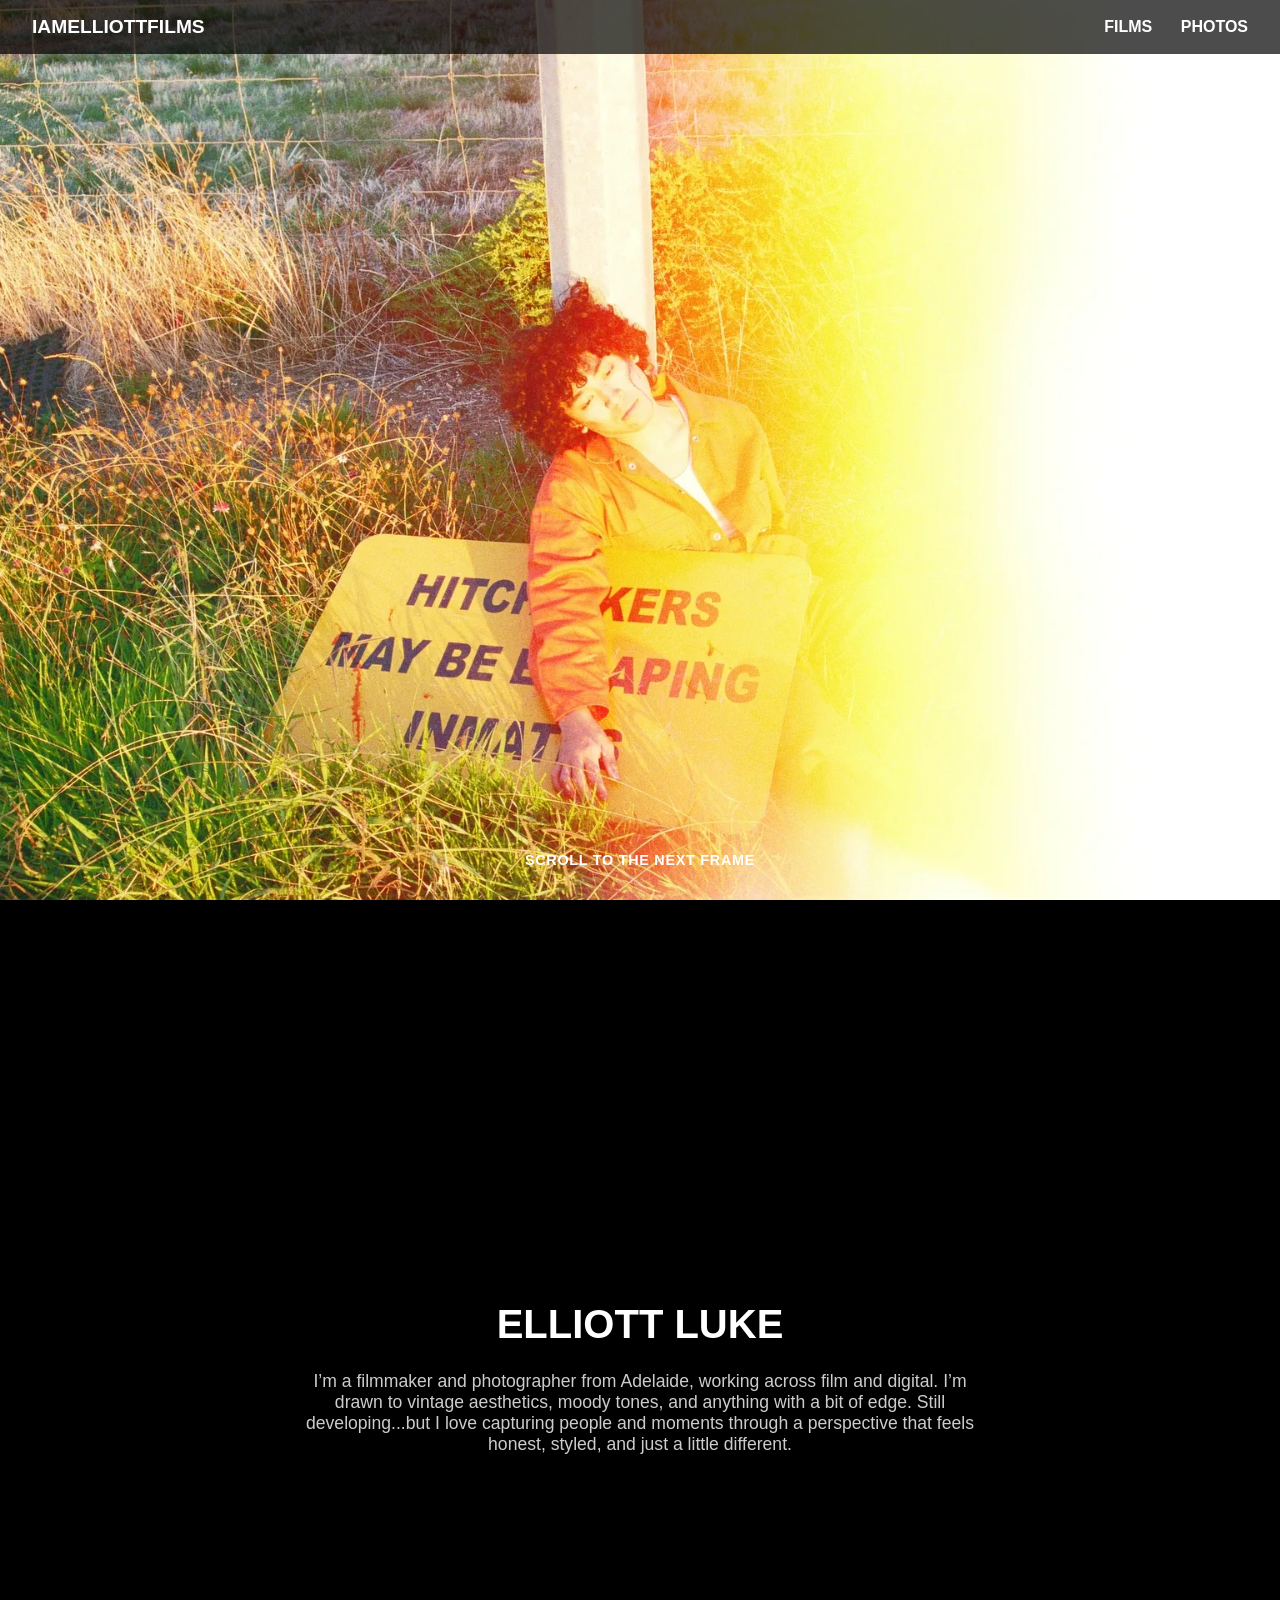
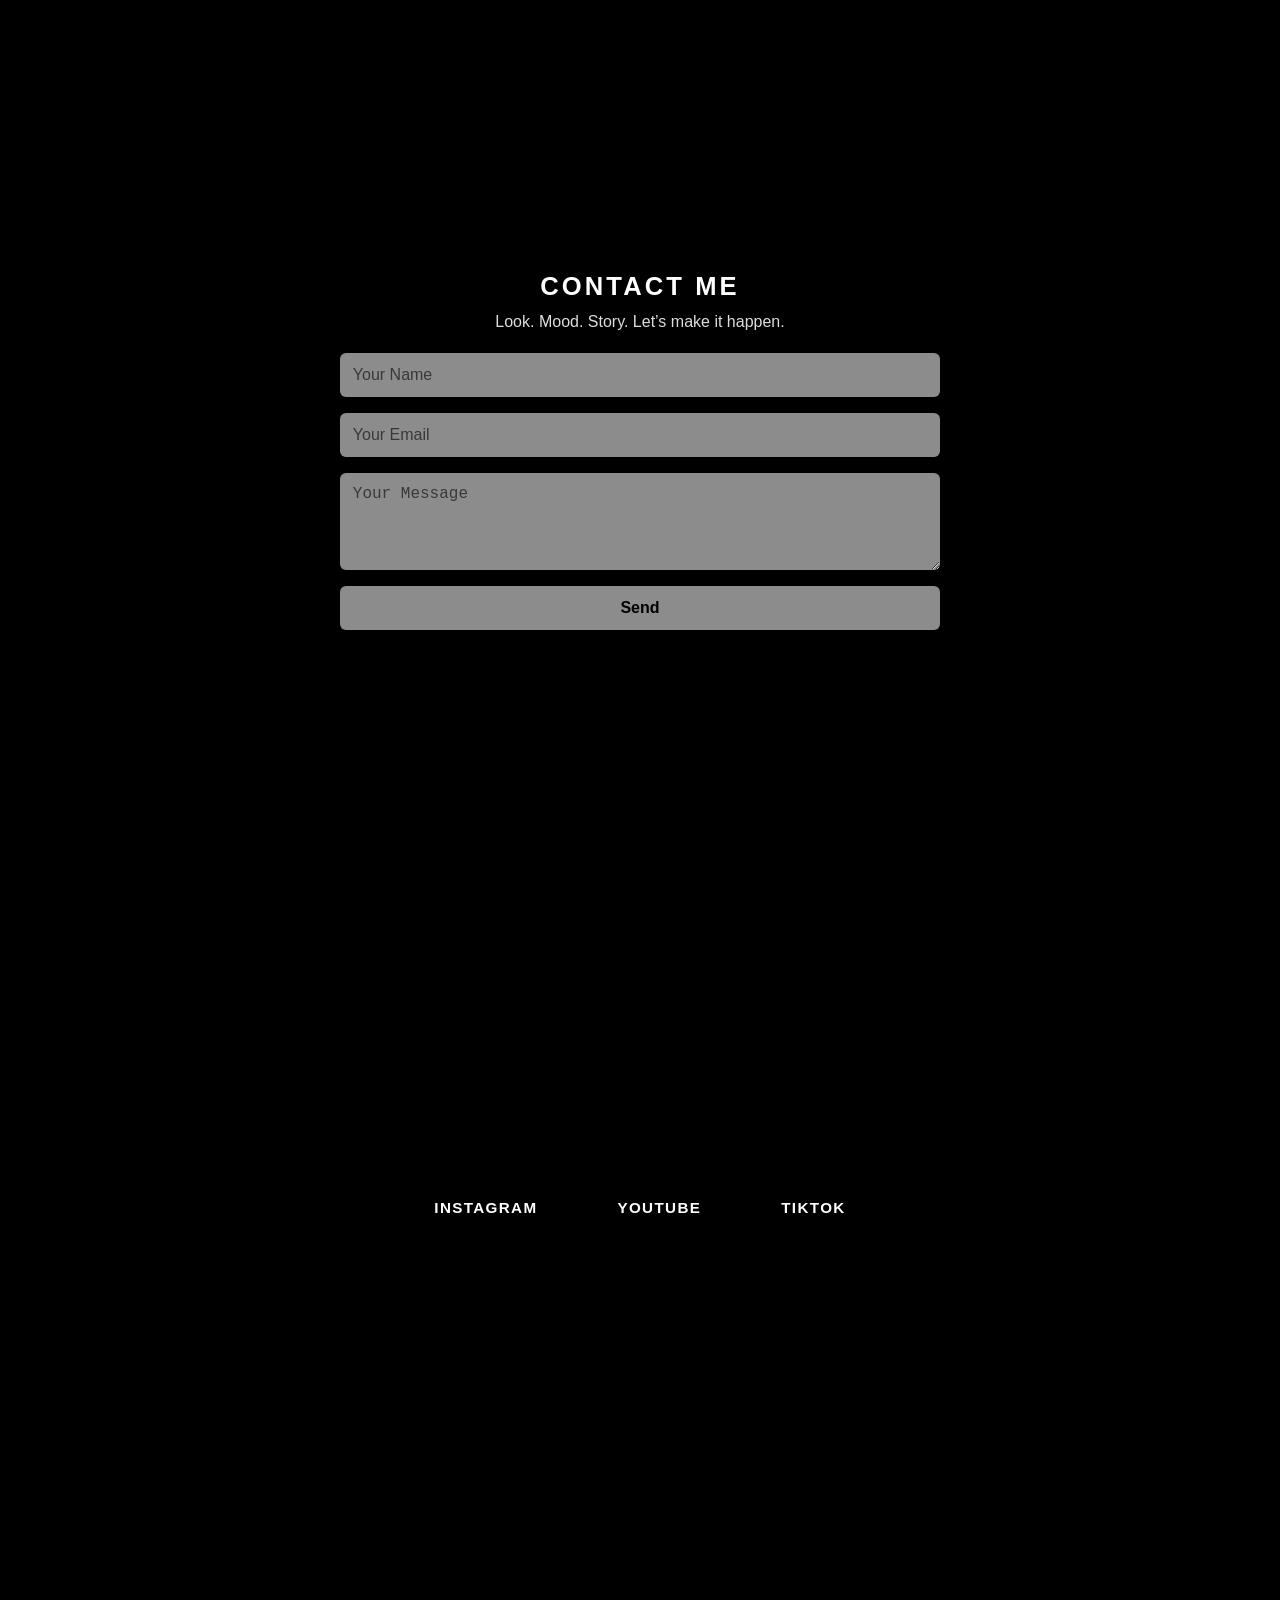
==== commit 955285b9: "Add files via upload TEST SCOLLING" ====
--- a/index.html
+++ b/index.html
@@ -22,7 +22,7 @@
     </nav>
   </header>
 
-  <div style="height: 100vh;"></div>
+  <div class="intro-spacer"></div>
 
   <section class="section index-about">
     <h2 class="title">ELLIOTT LUKE</h2>
--- a/shared.css
+++ b/shared.css
@@ -52,15 +52,9 @@
 }
 
 /* ---------- SECTIONS ---------- */
-.section {
-  padding: 6rem 2rem 3rem;
-  text-align: center;
-}
-
-/* first section spacing fix */
-.section:first-of-type {
-  padding-top: 3.5rem;
-}
+.section { padding: 0 2rem; text-align:center; min-height:100vh; display:flex; flex-direction:column; justify-content:center; align-items:center; }
+
+/* removed first section spacing fix */
 
 .title {
   font-size: 2.5rem;
@@ -212,18 +206,16 @@
 .nav-links a { flex-shrink: 0; }
 
 /* ---------- SCROLL SNAP ---------- */
-html, body {
-  scroll-snap-type: y proximity;
-  scroll-padding-top: 6vh;
-}
-
-body {
-  scroll-snap-stop: always;
-}
-
-.section, .hire-me {
-  scroll-snap-align: start;
-  min-height: 100vh;
+html, body { scroll-snap-type:y mandatory; scroll-padding-top:0; }
+
+body { scroll-snap-stop:always; }
+
+.intro-spacer,
+.section,
+.hire-me,
+.global-social {
+  scroll-snap-align:start;
+  scroll-snap-stop:always;
 }
 
 /* ---------- FADE-IN ANIMATION ---------- */
@@ -306,3 +298,16 @@
   padding-bottom: 0rem !important;   /* tighten space BELOW */
   min-height: auto !important;       /* remove forced 100vh */
 }
+
+
+.intro-spacer { height:100vh; }
+
+.global-social {
+  min-height:100vh;
+  display:flex;
+  justify-content:center;
+  align-items:center;
+  flex-wrap:wrap;
+}
+
+.index-about { min-height:100vh !important; }
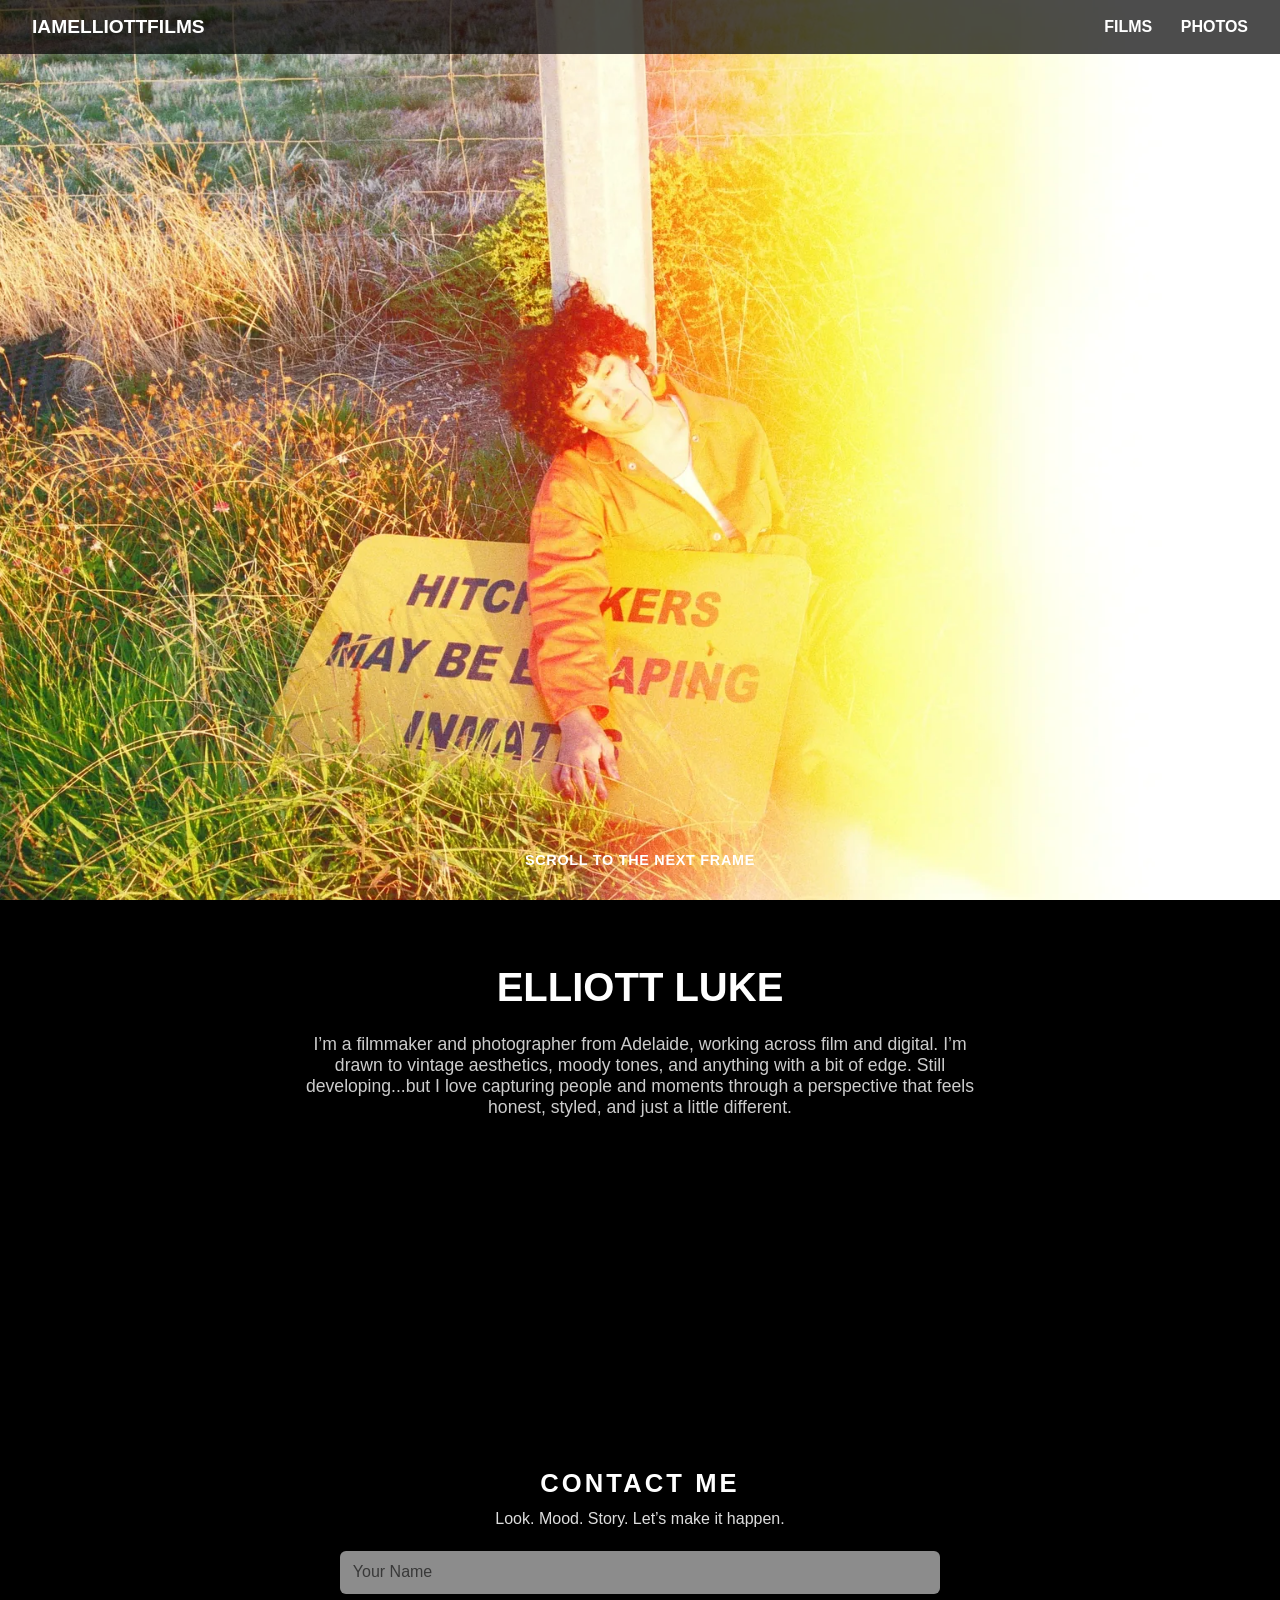
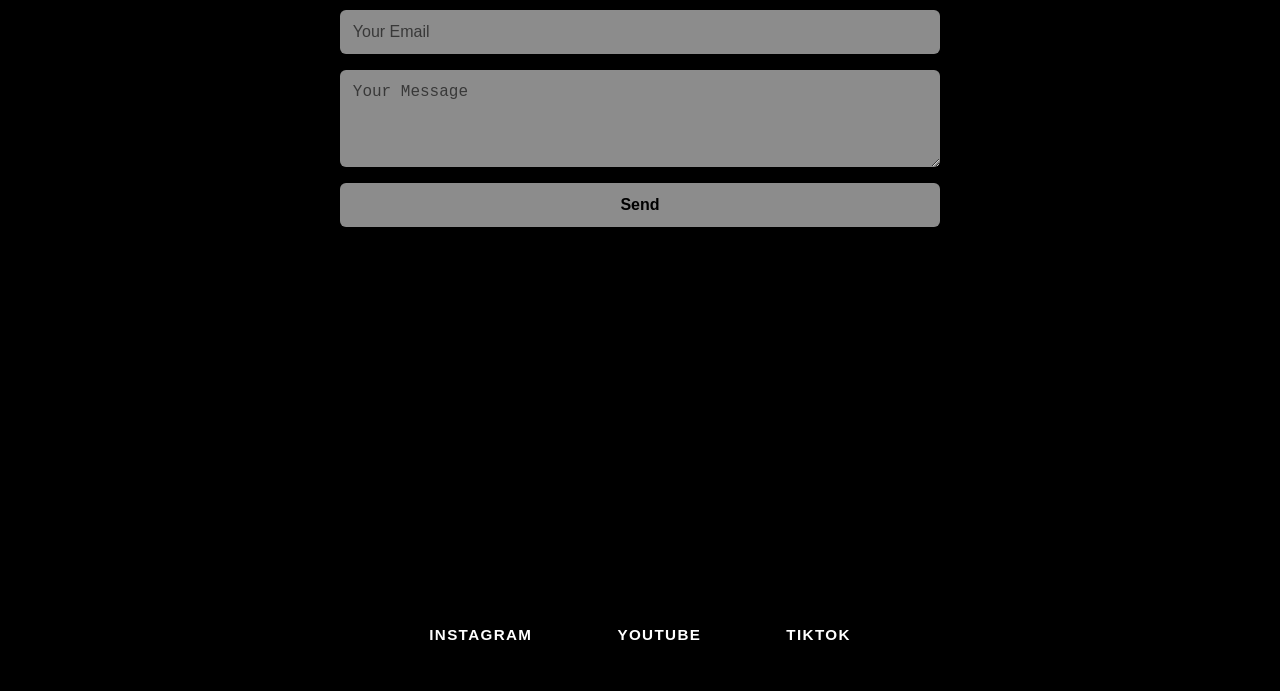
==== commit 8bf505dd: "Add files via upload REVERT to SAVE STATE" ====
--- a/index.html
+++ b/index.html
@@ -22,7 +22,7 @@
     </nav>
   </header>
 
-  <div class="intro-spacer"></div>
+  <div style="height: 100vh;"></div>
 
   <section class="section index-about">
     <h2 class="title">ELLIOTT LUKE</h2>
--- a/shared.css
+++ b/shared.css
@@ -52,9 +52,15 @@
 }
 
 /* ---------- SECTIONS ---------- */
-.section { padding: 0 2rem; text-align:center; min-height:100vh; display:flex; flex-direction:column; justify-content:center; align-items:center; }
-
-/* removed first section spacing fix */
+.section {
+  padding: 6rem 2rem 3rem;
+  text-align: center;
+}
+
+/* first section spacing fix */
+.section:first-of-type {
+  padding-top: 3.5rem;
+}
 
 .title {
   font-size: 2.5rem;
@@ -206,16 +212,18 @@
 .nav-links a { flex-shrink: 0; }
 
 /* ---------- SCROLL SNAP ---------- */
-html, body { scroll-snap-type:y mandatory; scroll-padding-top:0; }
-
-body { scroll-snap-stop:always; }
-
-.intro-spacer,
-.section,
-.hire-me,
-.global-social {
-  scroll-snap-align:start;
-  scroll-snap-stop:always;
+html, body {
+  scroll-snap-type: y proximity;
+  scroll-padding-top: 6vh;
+}
+
+body {
+  scroll-snap-stop: always;
+}
+
+.section, .hire-me {
+  scroll-snap-align: start;
+  min-height: 100vh;
 }
 
 /* ---------- FADE-IN ANIMATION ---------- */
@@ -298,16 +306,3 @@
   padding-bottom: 0rem !important;   /* tighten space BELOW */
   min-height: auto !important;       /* remove forced 100vh */
 }
-
-
-.intro-spacer { height:100vh; }
-
-.global-social {
-  min-height:100vh;
-  display:flex;
-  justify-content:center;
-  align-items:center;
-  flex-wrap:wrap;
-}
-
-.index-about { min-height:100vh !important; }
